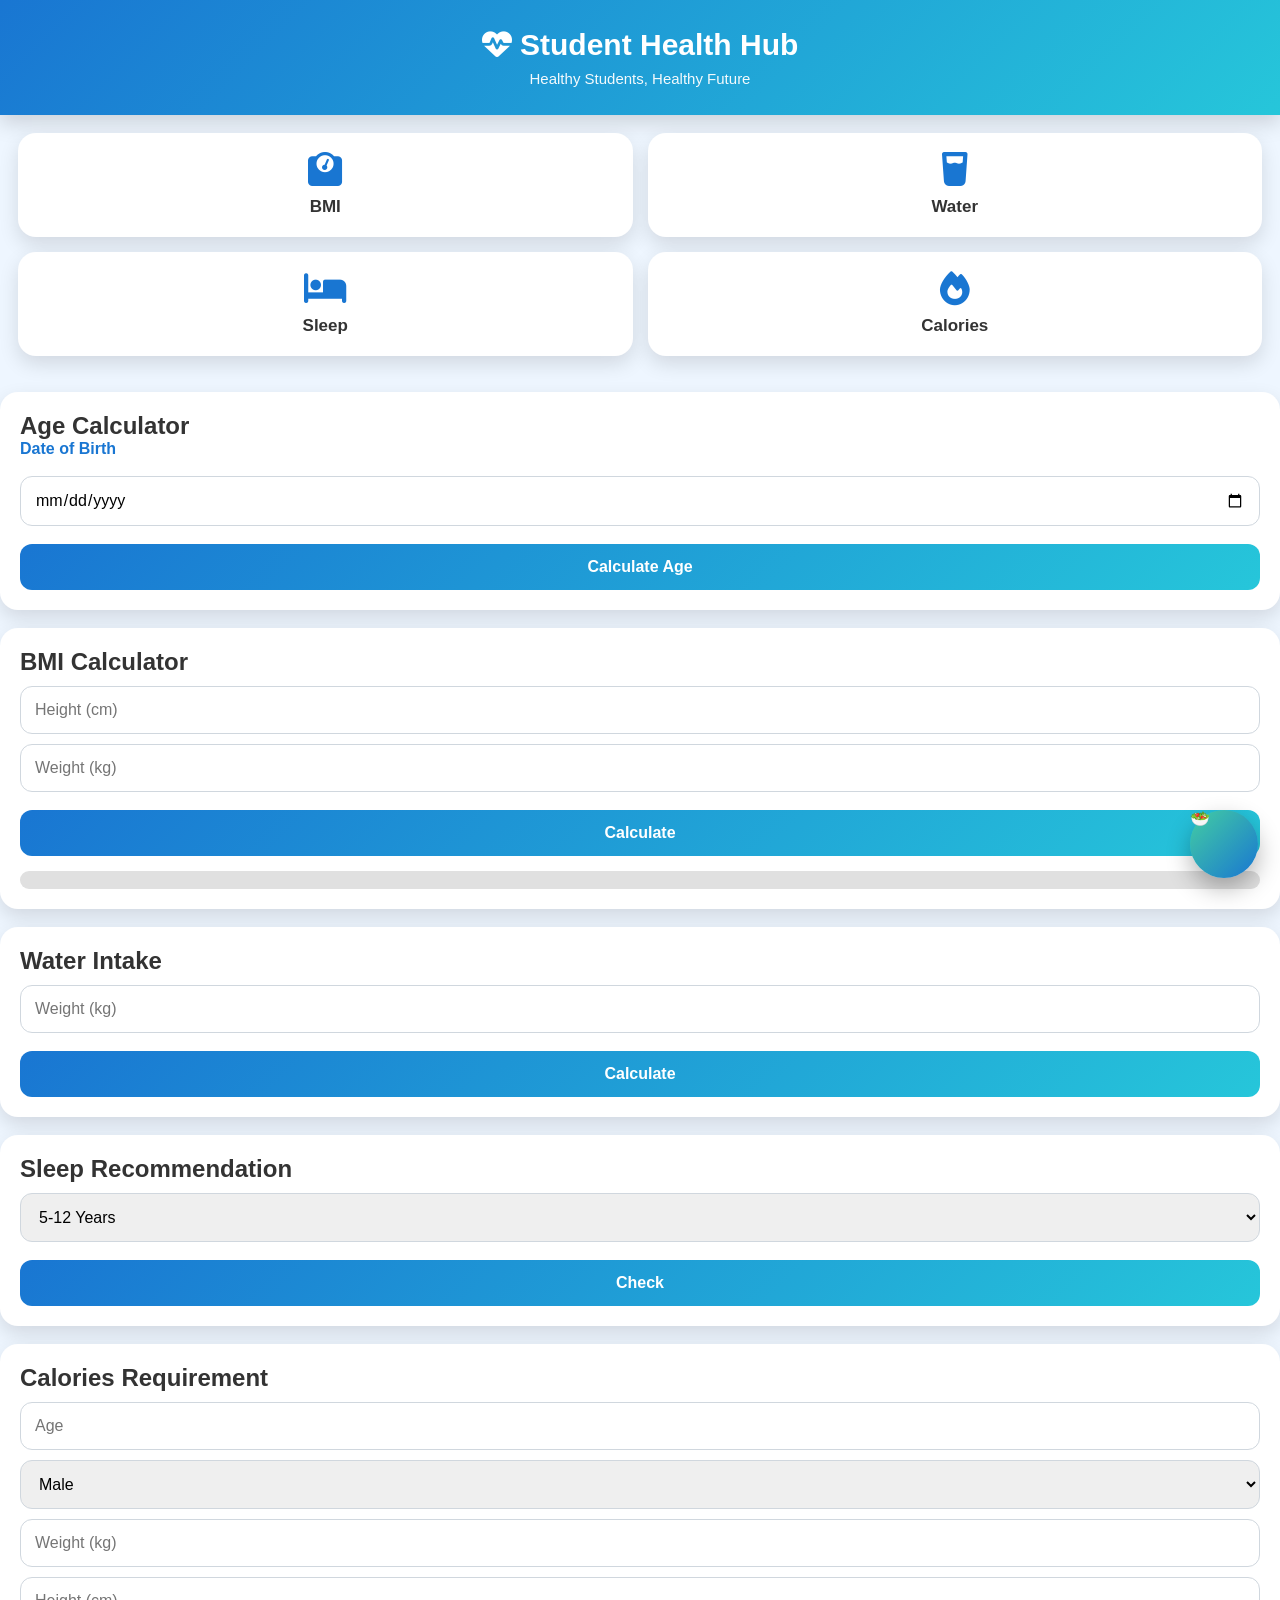
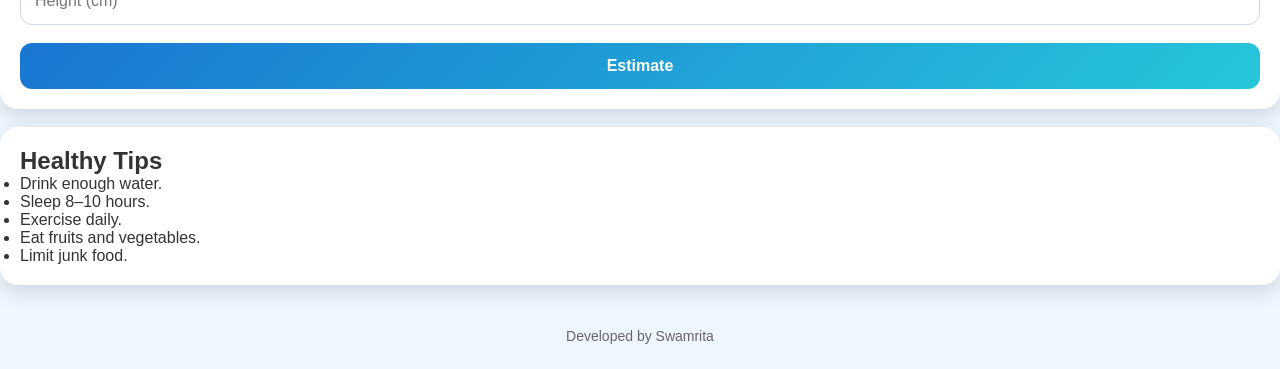
==== index.html @ 53b4ffdb "Update index.html" ====
<!DOCTYPE html>
<html lang="en"><head>
<meta charset="UTF-8"><meta name="viewport" content="width=device-width,initial-scale=1">
<title>Student Health Hub</title>
<link rel="stylesheet" href="theme.css">
<link rel="stylesheet" href="style.css">
<link rel="stylesheet" href="https://cdnjs.cloudflare.com/ajax/libs/font-awesome/6.5.2/css/all.min.css">
</head><body>
<header><h1><i class="fa-solid fa-heart-pulse"></i> Student Health Hub</h1><p>Healthy Students, Healthy Future</p></header>

<section class="dashboard">

<div class="tile" onclick="scrollToSection('bmi')">
<i class="fa-solid fa-weight-scale"></i>
<span>BMI</span>
</div>

<div class="tile" onclick="scrollToSection('water')">
<i class="fa-solid fa-glass-water"></i>
<span>Water</span>
</div>

<div class="tile" onclick="scrollToSection('sleep')">
<i class="fa-solid fa-bed"></i>
<span>Sleep</span>
</div>

<div class="tile" onclick="scrollToSection('calories')">
<i class="fa-solid fa-fire"></i>
<span>Calories</span>
</div>

</section>
<div class="card" id="age">
<h2>Age Calculator</h2>
<label for="dob" class="input-label">
Date of Birth
</label>
<input type="date" id="dob">
<button onclick="calculateAge()">
Calculate Age
</button>

<p id="ageResult"></p>

</div>

<div class="card" id="bmi">
<h2>BMI Calculator</h2>
<input id="h" type="number" placeholder="Height (cm)">
<input id="w" type="number" placeholder="Weight (kg)">
<button onclick="bmi()">Calculate</button>
<div class="meter"><div id="fill"></div></div>
<p id="bmiOut"></p>
</div>

<div class="card" id="water">
<h2>Water Intake</h2>
<input id="ww" type="number" placeholder="Weight (kg)">
<button onclick="water()">Calculate</button>
<p id="waterOut"></p>
</div>

<div class="card" id="sleep">
<h2>Sleep Recommendation</h2>
<select id="age">
<option value="child">5-12 Years</option>
<option value="teen">13-18 Years</option>
<option value="adult">18+ Years</option>
</select>
<button onclick="sleepRec()">Check</button>
<p id="sleepOut"></p>
</div>

<div class="card" id="calories">
<h2>Calories Requirement</h2>
<input id="ca" type="number" placeholder="Age">
<select id="g"><option>Male</option><option>Female</option></select>
<input id="cw" type="number" placeholder="Weight (kg)">
<input id="ch" type="number" placeholder="Height (cm)">
<button onclick="calories()">Estimate</button>
<p id="calOut"></p>
</div>

<div class="card">
<h2>Healthy Tips</h2>
<ul>
<li>Drink enough water.</li>
<li>Sleep 8–10 hours.</li>
<li>Exercise daily.</li>
<li>Eat fruits and vegetables.</li>
<li>Limit junk food.</li>
</ul>
</div>

<footer>Developed by Swamrita</footer>
<div class="fab" onclick="window.location.href='diet.html'">
    <span>🥗</span>
</div>

<script src="script.js"></script>
</body></html>
---- theme.css ----
/* ---------- Global ---------- */

*{
    margin:0;
    padding:0;
    box-sizing:border-box;
    font-family:Arial,sans-serif;
}

html{
    scroll-behavior:smooth;
}

body{
    background:#eef6ff;
    color:#333;
}

/* ---------- Header ---------- */

header{
    background:linear-gradient(135deg,#1976d2,#26c6da);
    color:#fff;
    text-align:center;
    padding:28px 20px;
    box-shadow:0 8px 20px rgba(0,0,0,.15);
}

header h1{
    font-size:30px;
    margin-bottom:8px;
}

header p{
    opacity:.95;
    font-size:15px;
}

/* ---------- Container ---------- */

.container{
    max-width:900px;
    margin:auto;
    padding:20px;
}

/* ---------- Cards ---------- */

.card{
    background:#fff;
    border-radius:18px;
    padding:20px;
    margin:18px 0;
    box-shadow:0 8px 20px rgba(0,0,0,.12);
    transition:.3s;
}

.card:hover{
    transform:translateY(-4px);
}

.section-title{
    color:#1976d2;
    margin-bottom:12px;
    font-size:22px;
}

.subtitle{
    color:#666;
    margin-bottom:18px;
    line-height:1.6;
}

/* ---------- Inputs ---------- */

input,
select,
button{
    width:100%;
    padding:14px;
    border-radius:12px;
    font-size:16px;
}

input,
select{
    border:1px solid #d0d7de;
    margin-top:10px;
}

input:focus,
select:focus{
    outline:none;
    border-color:#1976d2;
    box-shadow:0 0 10px rgba(25,118,210,.2);
}

/* ---------- Buttons ---------- */

button{
    margin-top:18px;
    border:none;
    background:linear-gradient(135deg,#1976d2,#26c6da);
    color:white;
    cursor:pointer;
    font-weight:bold;
    transition:.3s;
}

button:hover{
    transform:translateY(-2px);
    box-shadow:0 8px 18px rgba(25,118,210,.35);
}

/* ---------- Footer ---------- */

footer{
    text-align:center;
    padding:25px;
    color:#666;
    font-size:14px;
}

/* ---------- Back Button ---------- */

.back{
    display:inline-block;
    margin-top:20px;
    color:#1976d2;
    text-decoration:none;
    font-weight:bold;
}

/* ---------- Animations ---------- */

@keyframes fade{

from{
opacity:0;
transform:translateY(10px);
}

to{
opacity:1;
transform:none;
}

}

/* ---------- Mobile ---------- */

@media(max-width:700px){

header h1{
font-size:26px;
}

.card{
padding:16px;
}

}
---- style.css ----
/* Dashboard */

.dashboard{
display:grid;
grid-template-columns:repeat(2,1fr);
gap:15px;
padding:18px;
}

/* Dashboard Tiles */

.tile{
background:#fff;
border-radius:18px;
padding:20px;
text-align:center;
cursor:pointer;
box-shadow:0 8px 20px rgba(0,0,0,.12);
transition:.3s;
animation:fade .5s;
}

.tile:hover{
transform:translateY(-5px);
box-shadow:0 12px 25px rgba(0,0,0,.18);
}

.tile:active{
transform:scale(.96);
}

.tile i{
font-size:34px;
color:#1976d2;
margin-bottom:10px;
display:block;
}

.tile span{
font-size:17px;
font-weight:bold;
color:#333;
}

/* BMI Meter */

.meter{
height:18px;
background:#e0e0e0;
border-radius:30px;
overflow:hidden;
margin-top:15px;
}

#fill{
height:100%;
width:0;
background:linear-gradient(135deg,#4caf50,#2e7d32);
transition:width .6s;
}

/* Highlight */

.card.highlight{
box-shadow:0 0 25px #26c6da;
transition:.5s;
}

/* Date Label */

.input-label{
display:block;
font-weight:bold;
margin-bottom:8px;
color:#1976d2;
}

/* Floating Button */

.fab{

position:fixed;

bottom:22px;

right:22px;

width:68px;

height:68px;

border-radius:50%;

background:linear-gradient(135deg,#43cea2,#1976d2);

display:flex;

align-items:center;

justify-content:center;

box-shadow:0 10px 25px rgba(0,0,0,.3);

cursor:pointer;

z-index:9999;

transition:.3s;

}

.fab:hover{

transform:scale(1.08);

}

.fab i{

color:#fff;

font-size:30px;

}

/* Mobile */

@media(max-width:700px){

.dashboard{
grid-template-columns:repeat(2,1fr);
gap:12px;
}

.tile{
padding:18px;
}

.tile i{
font-size:30px;
}

}
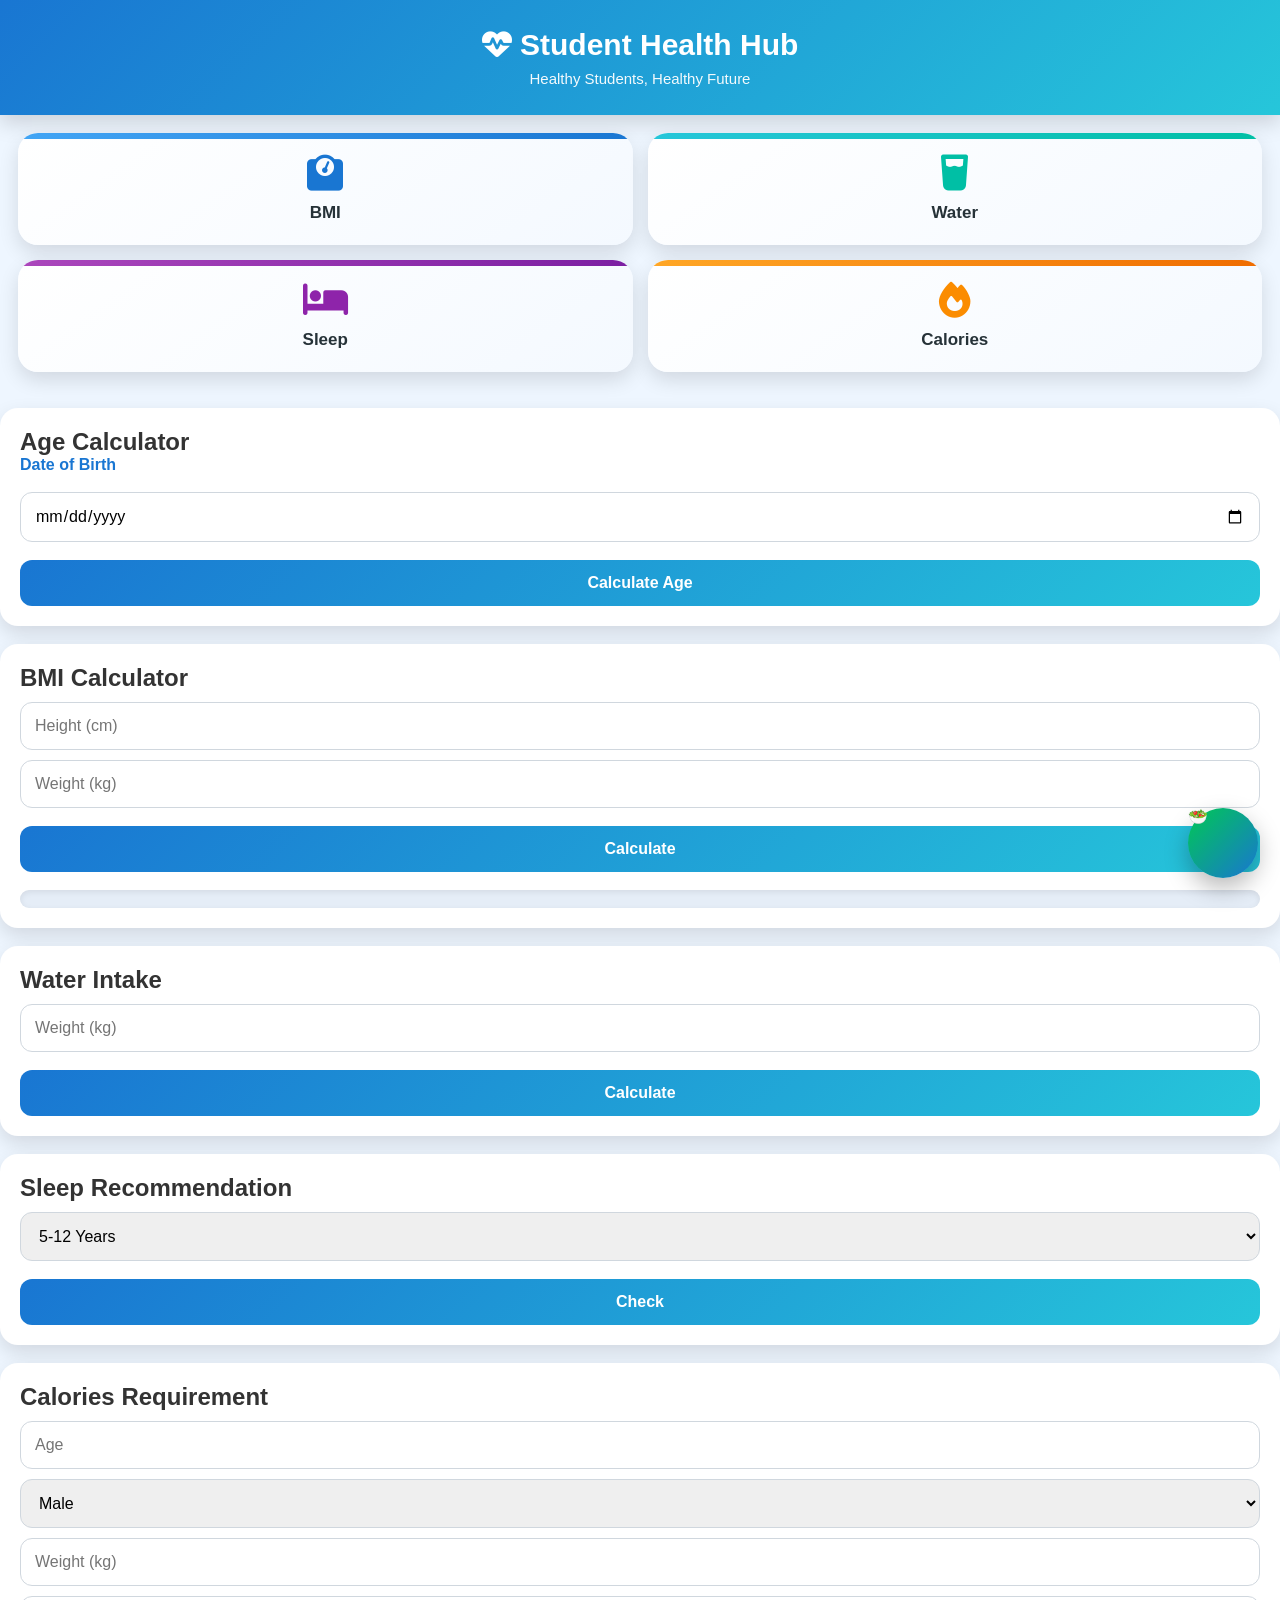
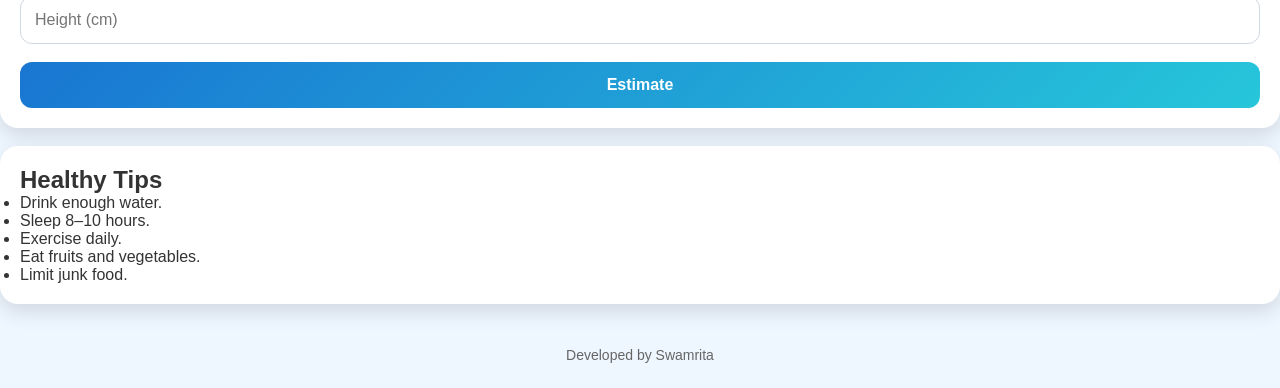
==== commit f811b8da: "Update index.html" ====
--- a/index.html
+++ b/index.html
@@ -1,102 +1,108 @@
 <!DOCTYPE html>
-<html lang="en"><head>
-<meta charset="UTF-8"><meta name="viewport" content="width=device-width,initial-scale=1">
-<title>Student Health Hub</title>
-<link rel="stylesheet" href="theme.css">
-<link rel="stylesheet" href="style.css">
-<link rel="stylesheet" href="https://cdnjs.cloudflare.com/ajax/libs/font-awesome/6.5.2/css/all.min.css">
-</head><body>
-<header><h1><i class="fa-solid fa-heart-pulse"></i> Student Health Hub</h1><p>Healthy Students, Healthy Future</p></header>
+<html lang="en">
+<head>
+  <meta charset="UTF-8">
+  <meta name="viewport" content="width=device-width, initial-scale=1">
+  <title>Student Health Hub</title>
 
-<section class="dashboard">
+  <link rel="stylesheet" href="theme.css">
+  <link rel="stylesheet" href="style.css">
+  <link rel="stylesheet" href="https://cdnjs.cloudflare.com/ajax/libs/font-awesome/6.5.2/css/all.min.css">
+</head>
+<body>
 
-<div class="tile" onclick="scrollToSection('bmi')">
-<i class="fa-solid fa-weight-scale"></i>
-<span>BMI</span>
-</div>
+  <header>
+    <h1><i class="fa-solid fa-heart-pulse"></i> Student Health Hub</h1>
+    <p>Healthy Students, Healthy Future</p>
+  </header>
 
-<div class="tile" onclick="scrollToSection('water')">
-<i class="fa-solid fa-glass-water"></i>
-<span>Water</span>
-</div>
+  <section class="dashboard">
+    <div class="tile" onclick="scrollToSection('bmi')">
+      <i class="fa-solid fa-weight-scale"></i>
+      <span>BMI</span>
+    </div>
 
-<div class="tile" onclick="scrollToSection('sleep')">
-<i class="fa-solid fa-bed"></i>
-<span>Sleep</span>
-</div>
+    <div class="tile" onclick="scrollToSection('water')">
+      <i class="fa-solid fa-glass-water"></i>
+      <span>Water</span>
+    </div>
 
-<div class="tile" onclick="scrollToSection('calories')">
-<i class="fa-solid fa-fire"></i>
-<span>Calories</span>
-</div>
+    <div class="tile" onclick="scrollToSection('sleep')">
+      <i class="fa-solid fa-bed"></i>
+      <span>Sleep</span>
+    </div>
 
-</section>
-<div class="card" id="age">
-<h2>Age Calculator</h2>
-<label for="dob" class="input-label">
-Date of Birth
-</label>
-<input type="date" id="dob">
-<button onclick="calculateAge()">
-Calculate Age
-</button>
+    <div class="tile" onclick="scrollToSection('calories')">
+      <i class="fa-solid fa-fire"></i>
+      <span>Calories</span>
+    </div>
+  </section>
 
-<p id="ageResult"></p>
+  <div class="card" id="age">
+    <h2>Age Calculator</h2>
+    <label for="dob" class="input-label">Date of Birth</label>
+    <input type="date" id="dob">
+    <button onclick="calculateAge()">Calculate Age</button>
+    <p id="ageResult"></p>
+  </div>
 
-</div>
+  <div class="card" id="bmi">
+    <h2>BMI Calculator</h2>
+    <input id="h" type="number" placeholder="Height (cm)">
+    <input id="w" type="number" placeholder="Weight (kg)">
+    <button onclick="bmi()">Calculate</button>
+    <div class="meter"><div id="fill"></div></div>
+    <p id="bmiOut"></p>
+  </div>
 
-<div class="card" id="bmi">
-<h2>BMI Calculator</h2>
-<input id="h" type="number" placeholder="Height (cm)">
-<input id="w" type="number" placeholder="Weight (kg)">
-<button onclick="bmi()">Calculate</button>
-<div class="meter"><div id="fill"></div></div>
-<p id="bmiOut"></p>
-</div>
+  <div class="card" id="water">
+    <h2>Water Intake</h2>
+    <input id="ww" type="number" placeholder="Weight (kg)">
+    <button onclick="water()">Calculate</button>
+    <p id="waterOut"></p>
+  </div>
 
-<div class="card" id="water">
-<h2>Water Intake</h2>
-<input id="ww" type="number" placeholder="Weight (kg)">
-<button onclick="water()">Calculate</button>
-<p id="waterOut"></p>
-</div>
+  <div class="card" id="sleep">
+    <h2>Sleep Recommendation</h2>
+    <select id="sleepAge">
+      <option value="child">5-12 Years</option>
+      <option value="teen">13-18 Years</option>
+      <option value="adult">18+ Years</option>
+    </select>
+    <button onclick="sleepRec()">Check</button>
+    <p id="sleepOut"></p>
+  </div>
 
-<div class="card" id="sleep">
-<h2>Sleep Recommendation</h2>
-<select id="age">
-<option value="child">5-12 Years</option>
-<option value="teen">13-18 Years</option>
-<option value="adult">18+ Years</option>
-</select>
-<button onclick="sleepRec()">Check</button>
-<p id="sleepOut"></p>
-</div>
+  <div class="card" id="calories">
+    <h2>Calories Requirement</h2>
+    <input id="ca" type="number" placeholder="Age">
+    <select id="g">
+      <option>Male</option>
+      <option>Female</option>
+    </select>
+    <input id="cw" type="number" placeholder="Weight (kg)">
+    <input id="ch" type="number" placeholder="Height (cm)">
+    <button onclick="calories()">Estimate</button>
+    <p id="calOut"></p>
+  </div>
 
-<div class="card" id="calories">
-<h2>Calories Requirement</h2>
-<input id="ca" type="number" placeholder="Age">
-<select id="g"><option>Male</option><option>Female</option></select>
-<input id="cw" type="number" placeholder="Weight (kg)">
-<input id="ch" type="number" placeholder="Height (cm)">
-<button onclick="calories()">Estimate</button>
-<p id="calOut"></p>
-</div>
+  <div class="card">
+    <h2>Healthy Tips</h2>
+    <ul>
+      <li>Drink enough water.</li>
+      <li>Sleep 8–10 hours.</li>
+      <li>Exercise daily.</li>
+      <li>Eat fruits and vegetables.</li>
+      <li>Limit junk food.</li>
+    </ul>
+  </div>
 
-<div class="card">
-<h2>Healthy Tips</h2>
-<ul>
-<li>Drink enough water.</li>
-<li>Sleep 8–10 hours.</li>
-<li>Exercise daily.</li>
-<li>Eat fruits and vegetables.</li>
-<li>Limit junk food.</li>
-</ul>
-</div>
+  <footer>Developed by Swamrita</footer>
 
-<footer>Developed by Swamrita</footer>
-<div class="fab" onclick="window.location.href='diet.html'">
+  <div class="fab" onclick="window.location.href='diet.html'">
     <span>🥗</span>
-</div>
+  </div>
 
-<script src="script.js"></script>
-</body></html>
+  <script src="script.js"></script>
+</body>
+</html>
--- a/style.css
+++ b/style.css
@@ -1,143 +1,5 @@
-/* Dashboard */
+/* Student Health Hub style.css */
 
-.dashboard{
-display:grid;
-grid-template-columns:repeat(2,1fr);
-gap:15px;
-padding:18px;
-}
-
-/* Dashboard Tiles */
-
-.tile{
-background:#fff;
-border-radius:18px;
-padding:20px;
-text-align:center;
-cursor:pointer;
-box-shadow:0 8px 20px rgba(0,0,0,.12);
-transition:.3s;
-animation:fade .5s;
-}
-
-.tile:hover{
-transform:translateY(-5px);
-box-shadow:0 12px 25px rgba(0,0,0,.18);
-}
-
-.tile:active{
-transform:scale(.96);
-}
-
-.tile i{
-font-size:34px;
-color:#1976d2;
-margin-bottom:10px;
-display:block;
-}
-
-.tile span{
-font-size:17px;
-font-weight:bold;
-color:#333;
-}
-
-/* BMI Meter */
-
-.meter{
-height:18px;
-background:#e0e0e0;
-border-radius:30px;
-overflow:hidden;
-margin-top:15px;
-}
-
-#fill{
-height:100%;
-width:0;
-background:linear-gradient(135deg,#4caf50,#2e7d32);
-transition:width .6s;
-}
-
-/* Highlight */
-
-.card.highlight{
-box-shadow:0 0 25px #26c6da;
-transition:.5s;
-}
-
-/* Date Label */
-
-.input-label{
-display:block;
-font-weight:bold;
-margin-bottom:8px;
-color:#1976d2;
-}
-
-/* Floating Button */
-
-.fab{
-
-position:fixed;
-
-bottom:22px;
-
-right:22px;
-
-width:68px;
-
-height:68px;
-
-border-radius:50%;
-
-background:linear-gradient(135deg,#43cea2,#1976d2);
-
-display:flex;
-
-align-items:center;
-
-justify-content:center;
-
-box-shadow:0 10px 25px rgba(0,0,0,.3);
-
-cursor:pointer;
-
-z-index:9999;
-
-transition:.3s;
-
-}
-
-.fab:hover{
-
-transform:scale(1.08);
-
-}
-
-.fab i{
-
-color:#fff;
-
-font-size:30px;
-
-}
-
-/* Mobile */
-
-@media(max-width:700px){
-
-.dashboard{
-grid-template-columns:repeat(2,1fr);
-gap:12px;
-}
-
-.tile{
-padding:18px;
-}
-
-.tile i{
-font-size:30px;
-}
-
-}
+.dashboard{display:grid;grid-template-columns:repeat(2,1fr);gap:15px;padding:18px;}
+.tile{background:linear-gradient(145deg,#fff,#f4f9ff);border-radius:20px;padding:22px;text-align:center;cursor:pointer;box-shadow:0 8px 20px rgba(0,0,0,.12);transition:.35s;position:relative;overflow:hidden;animation:fade .5s;}
+.tile::before{content:'';position:absolute;top:0;left:0;width:100%;height:6px;border-radius:20px 20px 0 0}.tile:nth-child(1)::before{background:linear-gradient(90deg,#42a5f5,#1976d2)}.tile:nth-child(2)::before{background:linear-gradient(90deg,#26c6da,#00bfa5)}.tile:nth-child(3)::before{background:linear-gradient(90deg,#ab47bc,#7b1fa2)}.tile:nth-child(4)::before{background:linear-gradient(90deg,#ffa726,#ef6c00)}.tile:hover{transform:translateY(-6px);box-shadow:0 12px 28px rgba(0,0,0,.18)}.tile:active{transform:scale(.96)}.tile i{font-size:36px;margin-bottom:12px;display:block}.tile:nth-child(1) i{color:#1976d2}.tile:nth-child(2) i{color:#00bfa5}.tile:nth-child(3) i{color:#8e24aa}.tile:nth-child(4) i{color:#fb8c00}.tile span{font-size:17px;font-weight:700;color:#263238}.meter{height:18px;background:#e5edf7;border-radius:30px;overflow:hidden;margin-top:18px;box-shadow:inset 0 2px 6px rgba(0,0,0,.08)}#fill{height:100%;width:0;background:linear-gradient(90deg,#4caf50,#81c784);transition:width .6s ease}.card.highlight{box-shadow:0 0 25px #26c6da}.input-label{display:block;font-weight:bold;margin-bottom:8px;color:#1976d2}.fab{position:fixed;bottom:22px;right:22px;width:70px;height:70px;border-radius:50%;background:linear-gradient(135deg,#00c853,#1976d2);display:flex;align-items:center;justify-content:center;box-shadow:0 10px 25px rgba(0,0,0,.28);cursor:pointer;z-index:9999;transition:.35s}.fab:hover{transform:scale(1.12) rotate(8deg)}.fab i{color:#fff;font-size:32px}@media(max-width:700px){.dashboard{grid-template-columns:repeat(2,1fr);gap:12px}.tile{padding:18px}.tile i{font-size:30px}.fab{width:62px;height:62px}.fab i{font-size:28px}}
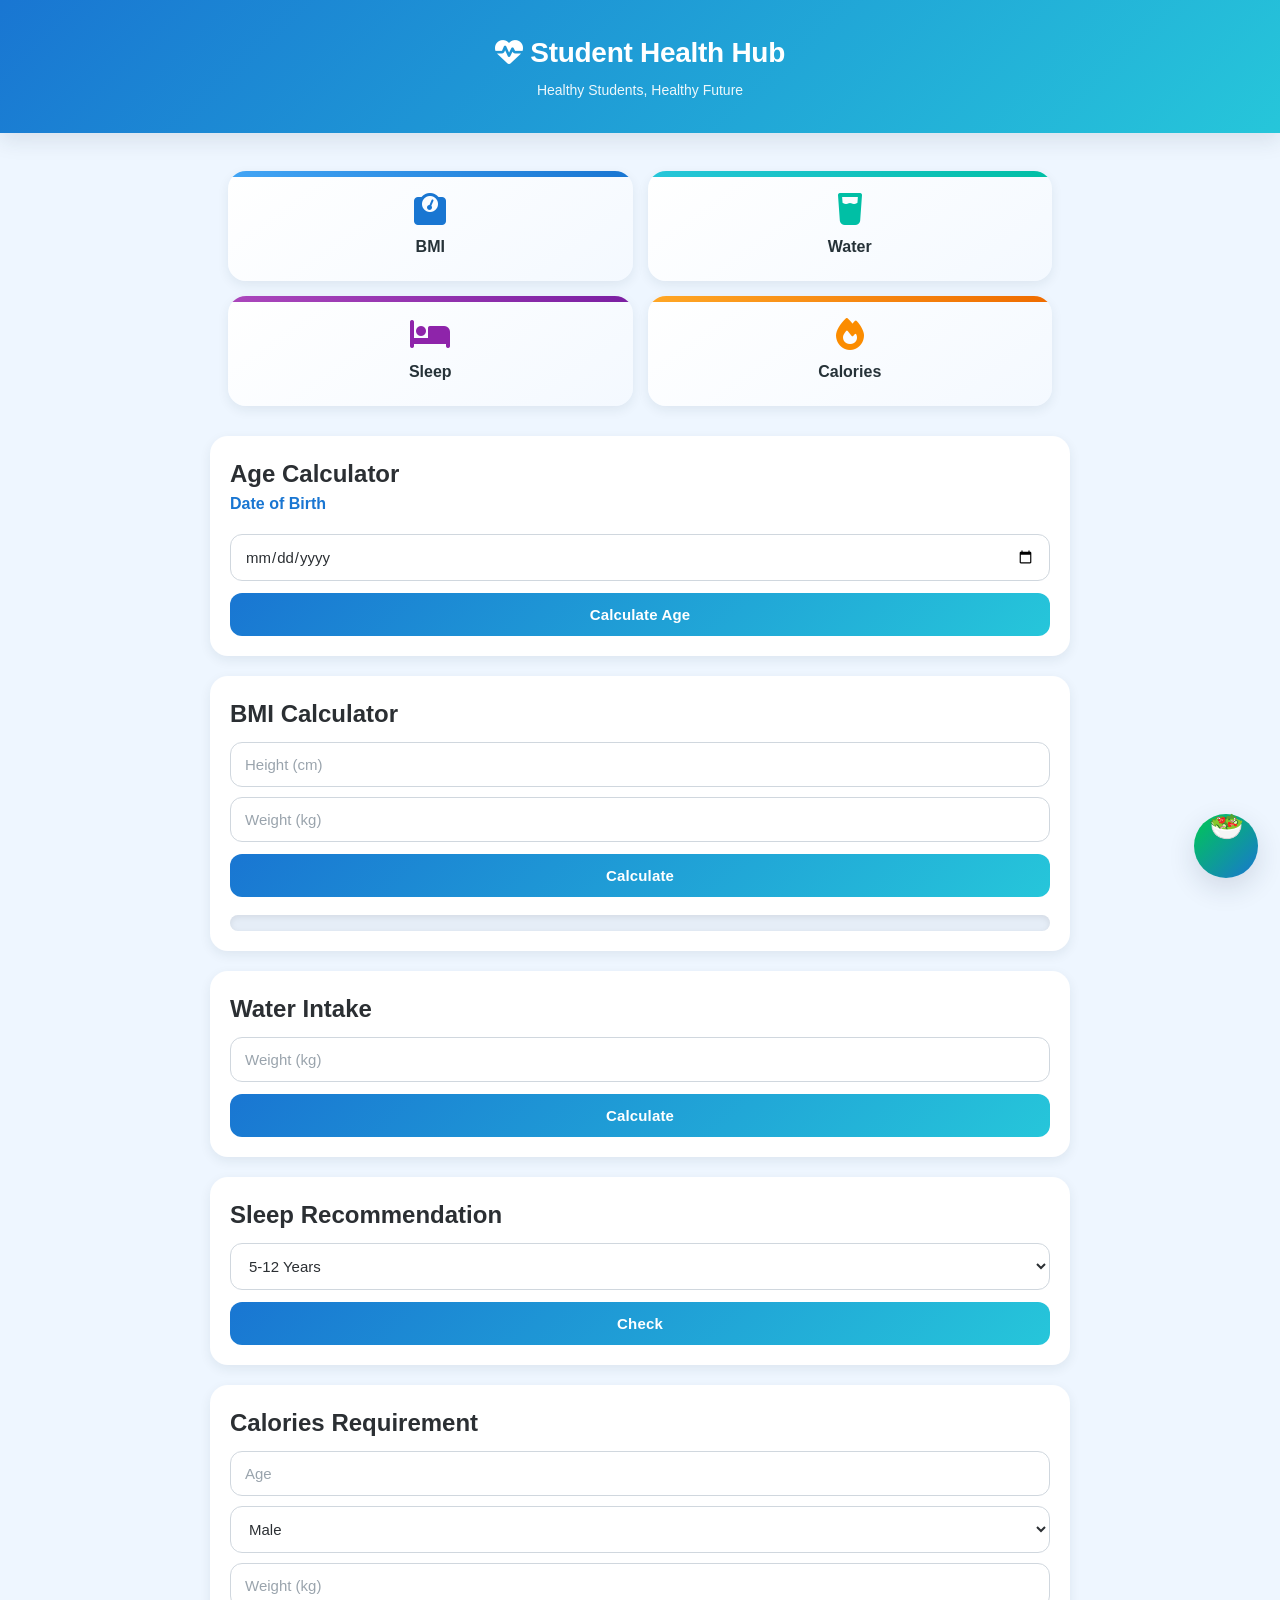
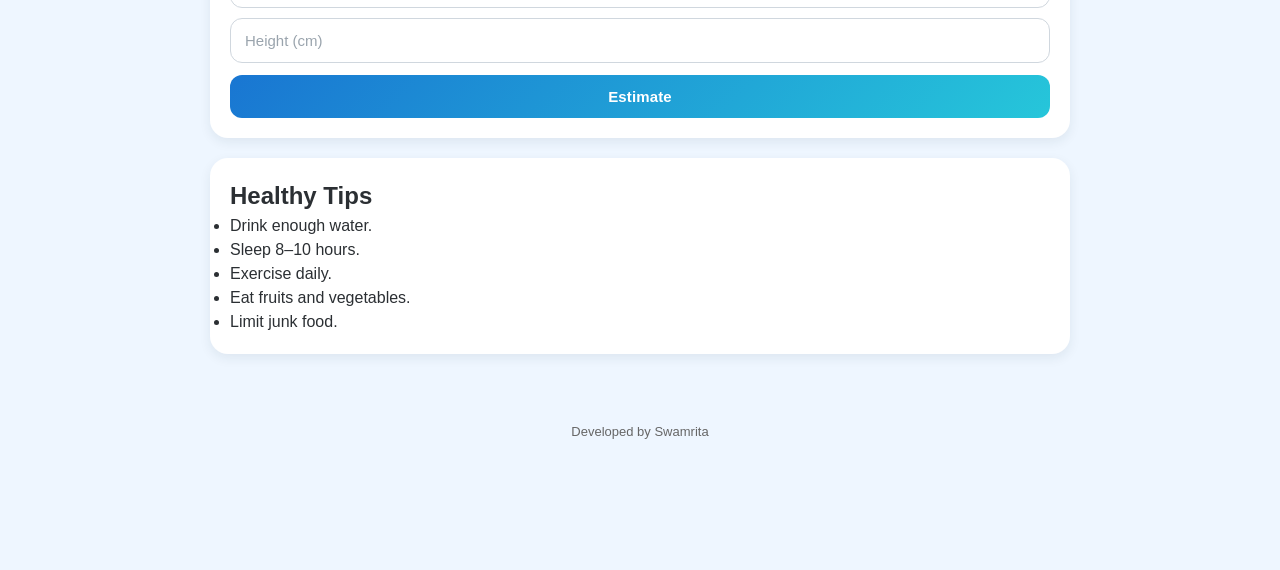
==== commit 2e10bb75: "Update index.html" ====
--- a/index.html
+++ b/index.html
@@ -16,85 +16,89 @@
     <p>Healthy Students, Healthy Future</p>
   </header>
 
-  <section class="dashboard">
-    <div class="tile" onclick="scrollToSection('bmi')">
-      <i class="fa-solid fa-weight-scale"></i>
-      <span>BMI</span>
+  <div class="container">
+
+    <section class="dashboard">
+      <div class="tile" onclick="scrollToSection('bmi')">
+        <i class="fa-solid fa-weight-scale"></i>
+        <span>BMI</span>
+      </div>
+
+      <div class="tile" onclick="scrollToSection('water')">
+        <i class="fa-solid fa-glass-water"></i>
+        <span>Water</span>
+      </div>
+
+      <div class="tile" onclick="scrollToSection('sleep')">
+        <i class="fa-solid fa-bed"></i>
+        <span>Sleep</span>
+      </div>
+
+      <div class="tile" onclick="scrollToSection('calories')">
+        <i class="fa-solid fa-fire"></i>
+        <span>Calories</span>
+      </div>
+    </section>
+
+    <div class="card" id="age">
+      <h2>Age Calculator</h2>
+      <label for="dob" class="input-label">Date of Birth</label>
+      <input type="date" id="dob">
+      <button onclick="calculateAge()">Calculate Age</button>
+      <p id="ageResult"></p>
     </div>
 
-    <div class="tile" onclick="scrollToSection('water')">
-      <i class="fa-solid fa-glass-water"></i>
-      <span>Water</span>
+    <div class="card" id="bmi">
+      <h2>BMI Calculator</h2>
+      <input id="h" type="number" placeholder="Height (cm)">
+      <input id="w" type="number" placeholder="Weight (kg)">
+      <button onclick="bmi()">Calculate</button>
+      <div class="meter"><div id="fill"></div></div>
+      <p id="bmiOut"></p>
     </div>
 
-    <div class="tile" onclick="scrollToSection('sleep')">
-      <i class="fa-solid fa-bed"></i>
-      <span>Sleep</span>
+    <div class="card" id="water">
+      <h2>Water Intake</h2>
+      <input id="ww" type="number" placeholder="Weight (kg)">
+      <button onclick="water()">Calculate</button>
+      <p id="waterOut"></p>
     </div>
 
-    <div class="tile" onclick="scrollToSection('calories')">
-      <i class="fa-solid fa-fire"></i>
-      <span>Calories</span>
+    <div class="card" id="sleep">
+      <h2>Sleep Recommendation</h2>
+      <select id="sleepAge">
+        <option value="child">5-12 Years</option>
+        <option value="teen">13-18 Years</option>
+        <option value="adult">18+ Years</option>
+      </select>
+      <button onclick="sleepRec()">Check</button>
+      <p id="sleepOut"></p>
     </div>
-  </section>
 
-  <div class="card" id="age">
-    <h2>Age Calculator</h2>
-    <label for="dob" class="input-label">Date of Birth</label>
-    <input type="date" id="dob">
-    <button onclick="calculateAge()">Calculate Age</button>
-    <p id="ageResult"></p>
-  </div>
+    <div class="card" id="calories">
+      <h2>Calories Requirement</h2>
+      <input id="ca" type="number" placeholder="Age">
+      <select id="g">
+        <option>Male</option>
+        <option>Female</option>
+      </select>
+      <input id="cw" type="number" placeholder="Weight (kg)">
+      <input id="ch" type="number" placeholder="Height (cm)">
+      <button onclick="calories()">Estimate</button>
+      <p id="calOut"></p>
+    </div>
 
-  <div class="card" id="bmi">
-    <h2>BMI Calculator</h2>
-    <input id="h" type="number" placeholder="Height (cm)">
-    <input id="w" type="number" placeholder="Weight (kg)">
-    <button onclick="bmi()">Calculate</button>
-    <div class="meter"><div id="fill"></div></div>
-    <p id="bmiOut"></p>
-  </div>
+    <div class="card">
+      <h2>Healthy Tips</h2>
+      <ul>
+        <li>Drink enough water.</li>
+        <li>Sleep 8–10 hours.</li>
+        <li>Exercise daily.</li>
+        <li>Eat fruits and vegetables.</li>
+        <li>Limit junk food.</li>
+      </ul>
+    </div>
 
-  <div class="card" id="water">
-    <h2>Water Intake</h2>
-    <input id="ww" type="number" placeholder="Weight (kg)">
-    <button onclick="water()">Calculate</button>
-    <p id="waterOut"></p>
-  </div>
-
-  <div class="card" id="sleep">
-    <h2>Sleep Recommendation</h2>
-    <select id="sleepAge">
-      <option value="child">5-12 Years</option>
-      <option value="teen">13-18 Years</option>
-      <option value="adult">18+ Years</option>
-    </select>
-    <button onclick="sleepRec()">Check</button>
-    <p id="sleepOut"></p>
-  </div>
-
-  <div class="card" id="calories">
-    <h2>Calories Requirement</h2>
-    <input id="ca" type="number" placeholder="Age">
-    <select id="g">
-      <option>Male</option>
-      <option>Female</option>
-    </select>
-    <input id="cw" type="number" placeholder="Weight (kg)">
-    <input id="ch" type="number" placeholder="Height (cm)">
-    <button onclick="calories()">Estimate</button>
-    <p id="calOut"></p>
-  </div>
-
-  <div class="card">
-    <h2>Healthy Tips</h2>
-    <ul>
-      <li>Drink enough water.</li>
-      <li>Sleep 8–10 hours.</li>
-      <li>Exercise daily.</li>
-      <li>Eat fruits and vegetables.</li>
-      <li>Limit junk food.</li>
-    </ul>
   </div>
 
   <footer>Developed by Swamrita</footer>
--- a/theme.css
+++ b/theme.css
@@ -1,162 +1,210 @@
+/* ---------- Design Tokens ---------- */
+
+:root {
+  --color-primary: #1976d2;
+  --color-primary-light: #26c6da;
+  --color-bg: #eef6ff;
+  --color-surface: #ffffff;
+  --color-text: #2b2f33;
+  --color-text-muted: #666;
+  --color-border: #d0d7de;
+
+  --radius-lg: 18px;
+  --radius-md: 12px;
+
+  --shadow-sm: 0 4px 12px rgba(25, 45, 70, 0.08);
+  --shadow-md: 0 8px 20px rgba(25, 45, 70, 0.10);
+  --shadow-lg: 0 10px 28px rgba(25, 45, 70, 0.14);
+
+  --space-sm: 12px;
+  --space-md: 20px;
+  --space-lg: 28px;
+
+  --transition: 0.25s ease;
+}
+
 /* ---------- Global ---------- */
 
-*{
-    margin:0;
-    padding:0;
-    box-sizing:border-box;
-    font-family:Arial,sans-serif;
-}
-
-html{
-    scroll-behavior:smooth;
-}
-
-body{
-    background:#eef6ff;
-    color:#333;
+* {
+  margin: 0;
+  padding: 0;
+  box-sizing: border-box;
+  font-family: "Segoe UI", Roboto, Arial, sans-serif;
+}
+
+html {
+  scroll-behavior: smooth;
+}
+
+body {
+  background: var(--color-bg);
+  color: var(--color-text);
+  line-height: 1.5;
 }
 
 /* ---------- Header ---------- */
 
-header{
-    background:linear-gradient(135deg,#1976d2,#26c6da);
-    color:#fff;
-    text-align:center;
-    padding:28px 20px;
-    box-shadow:0 8px 20px rgba(0,0,0,.15);
-}
-
-header h1{
-    font-size:30px;
-    margin-bottom:8px;
-}
-
-header p{
-    opacity:.95;
-    font-size:15px;
+header {
+  background: linear-gradient(135deg, var(--color-primary), var(--color-primary-light));
+  color: #fff;
+  text-align: center;
+  padding: 32px 20px;
+  box-shadow: var(--shadow-md);
+}
+
+header h1 {
+  font-size: 28px;
+  font-weight: 600;
+  letter-spacing: -0.01em;
+  margin-bottom: 6px;
+}
+
+header p {
+  opacity: 0.92;
+  font-size: 14px;
+  font-weight: 300;
 }
 
 /* ---------- Container ---------- */
 
-.container{
-    max-width:900px;
-    margin:auto;
-    padding:20px;
+.container {
+  max-width: 900px;
+  margin: 0 auto;
+  padding: var(--space-md);
 }
 
 /* ---------- Cards ---------- */
 
-.card{
-    background:#fff;
-    border-radius:18px;
-    padding:20px;
-    margin:18px 0;
-    box-shadow:0 8px 20px rgba(0,0,0,.12);
-    transition:.3s;
-}
-
-.card:hover{
-    transform:translateY(-4px);
-}
-
-.section-title{
-    color:#1976d2;
-    margin-bottom:12px;
-    font-size:22px;
-}
-
-.subtitle{
-    color:#666;
-    margin-bottom:18px;
-    line-height:1.6;
+.card {
+  background: var(--color-surface);
+  border-radius: var(--radius-lg);
+  padding: var(--space-md);
+  margin: var(--space-sm) 0 var(--space-md);
+  box-shadow: var(--shadow-sm);
+  transition: transform var(--transition), box-shadow var(--transition);
+}
+
+.card:hover {
+  transform: translateY(-3px);
+  box-shadow: var(--shadow-md);
+}
+
+.section-title {
+  color: var(--color-primary);
+  margin-bottom: 10px;
+  font-size: 20px;
+  font-weight: 600;
+}
+
+.subtitle {
+  color: var(--color-text-muted);
+  margin-bottom: var(--space-sm);
+  font-size: 14px;
+  line-height: 1.6;
 }
 
 /* ---------- Inputs ---------- */
 
 input,
 select,
-button{
-    width:100%;
-    padding:14px;
-    border-radius:12px;
-    font-size:16px;
+button {
+  width: 100%;
+  padding: 13px 14px;
+  border-radius: var(--radius-md);
+  font-size: 15px;
+  font-family: inherit;
 }
 
 input,
-select{
-    border:1px solid #d0d7de;
-    margin-top:10px;
+select {
+  border: 1px solid var(--color-border);
+  margin-top: 10px;
+  background: var(--color-surface);
+  color: var(--color-text);
 }
 
 input:focus,
-select:focus{
-    outline:none;
-    border-color:#1976d2;
-    box-shadow:0 0 10px rgba(25,118,210,.2);
+select:focus {
+  outline: none;
+  border-color: var(--color-primary);
+  box-shadow: 0 0 0 4px rgba(25, 118, 210, 0.12);
+}
+
+input::placeholder {
+  color: #9aa4ad;
 }
 
 /* ---------- Buttons ---------- */
 
-button{
-    margin-top:18px;
-    border:none;
-    background:linear-gradient(135deg,#1976d2,#26c6da);
-    color:white;
-    cursor:pointer;
-    font-weight:bold;
-    transition:.3s;
-}
-
-button:hover{
-    transform:translateY(-2px);
-    box-shadow:0 8px 18px rgba(25,118,210,.35);
+button {
+  margin-top: var(--space-sm);
+  border: none;
+  background: linear-gradient(135deg, var(--color-primary), var(--color-primary-light));
+  color: #fff;
+  cursor: pointer;
+  font-weight: 600;
+  letter-spacing: 0.01em;
+  transition: transform var(--transition), box-shadow var(--transition);
+}
+
+button:hover {
+  transform: translateY(-2px);
+  box-shadow: 0 8px 18px rgba(25, 118, 210, 0.3);
+}
+
+button:active {
+  transform: translateY(0);
 }
 
 /* ---------- Footer ---------- */
 
-footer{
-    text-align:center;
-    padding:25px;
-    color:#666;
-    font-size:14px;
+footer {
+  text-align: center;
+  padding: var(--space-lg) var(--space-md);
+  color: var(--color-text-muted);
+  font-size: 13px;
 }
 
 /* ---------- Back Button ---------- */
 
-.back{
-    display:inline-block;
-    margin-top:20px;
-    color:#1976d2;
-    text-decoration:none;
-    font-weight:bold;
+.back {
+  display: inline-block;
+  margin-top: var(--space-md);
+  color: var(--color-primary);
+  text-decoration: none;
+  font-weight: 600;
+  font-size: 14px;
+}
+
+.back:hover {
+  text-decoration: underline;
 }
 
 /* ---------- Animations ---------- */
 
-@keyframes fade{
-
-from{
-opacity:0;
-transform:translateY(10px);
-}
-
-to{
-opacity:1;
-transform:none;
-}
-
+@keyframes fade {
+  from {
+    opacity: 0;
+    transform: translateY(10px);
+  }
+  to {
+    opacity: 1;
+    transform: none;
+  }
 }
 
 /* ---------- Mobile ---------- */
 
-@media(max-width:700px){
-
-header h1{
-font-size:26px;
-}
-
-.card{
-padding:16px;
-}
-
-}
+@media (max-width: 700px) {
+  header h1 {
+    font-size: 22px;
+  }
+
+  header p {
+    font-size: 13px;
+  }
+
+  .card {
+    padding: var(--space-sm);
+  }
+}
--- a/style.css
+++ b/style.css
@@ -1,5 +1,161 @@
-/* Student Health Hub style.css */
+/* Student Health Hub — style.css */
 
-.dashboard{display:grid;grid-template-columns:repeat(2,1fr);gap:15px;padding:18px;}
-.tile{background:linear-gradient(145deg,#fff,#f4f9ff);border-radius:20px;padding:22px;text-align:center;cursor:pointer;box-shadow:0 8px 20px rgba(0,0,0,.12);transition:.35s;position:relative;overflow:hidden;animation:fade .5s;}
-.tile::before{content:'';position:absolute;top:0;left:0;width:100%;height:6px;border-radius:20px 20px 0 0}.tile:nth-child(1)::before{background:linear-gradient(90deg,#42a5f5,#1976d2)}.tile:nth-child(2)::before{background:linear-gradient(90deg,#26c6da,#00bfa5)}.tile:nth-child(3)::before{background:linear-gradient(90deg,#ab47bc,#7b1fa2)}.tile:nth-child(4)::before{background:linear-gradient(90deg,#ffa726,#ef6c00)}.tile:hover{transform:translateY(-6px);box-shadow:0 12px 28px rgba(0,0,0,.18)}.tile:active{transform:scale(.96)}.tile i{font-size:36px;margin-bottom:12px;display:block}.tile:nth-child(1) i{color:#1976d2}.tile:nth-child(2) i{color:#00bfa5}.tile:nth-child(3) i{color:#8e24aa}.tile:nth-child(4) i{color:#fb8c00}.tile span{font-size:17px;font-weight:700;color:#263238}.meter{height:18px;background:#e5edf7;border-radius:30px;overflow:hidden;margin-top:18px;box-shadow:inset 0 2px 6px rgba(0,0,0,.08)}#fill{height:100%;width:0;background:linear-gradient(90deg,#4caf50,#81c784);transition:width .6s ease}.card.highlight{box-shadow:0 0 25px #26c6da}.input-label{display:block;font-weight:bold;margin-bottom:8px;color:#1976d2}.fab{position:fixed;bottom:22px;right:22px;width:70px;height:70px;border-radius:50%;background:linear-gradient(135deg,#00c853,#1976d2);display:flex;align-items:center;justify-content:center;box-shadow:0 10px 25px rgba(0,0,0,.28);cursor:pointer;z-index:9999;transition:.35s}.fab:hover{transform:scale(1.12) rotate(8deg)}.fab i{color:#fff;font-size:32px}@media(max-width:700px){.dashboard{grid-template-columns:repeat(2,1fr);gap:12px}.tile{padding:18px}.tile i{font-size:30px}.fab{width:62px;height:62px}.fab i{font-size:28px}}
+/* ---------- Dashboard Tiles ---------- */
+
+.dashboard {
+  display: grid;
+  grid-template-columns: repeat(2, 1fr);
+  gap: 15px;
+  padding: 18px;
+}
+
+.tile {
+  background: linear-gradient(145deg, #fff, #f4f9ff);
+  border-radius: var(--radius-lg);
+  padding: 22px;
+  text-align: center;
+  cursor: pointer;
+  box-shadow: var(--shadow-sm);
+  transition: 0.35s;
+  position: relative;
+  overflow: hidden;
+  animation: fade 0.5s;
+}
+
+.tile::before {
+  content: '';
+  position: absolute;
+  top: 0;
+  left: 0;
+  width: 100%;
+  height: 6px;
+  border-radius: var(--radius-lg) var(--radius-lg) 0 0;
+}
+
+.tile:nth-child(1)::before { background: linear-gradient(90deg, #42a5f5, #1976d2); }
+.tile:nth-child(2)::before { background: linear-gradient(90deg, #26c6da, #00bfa5); }
+.tile:nth-child(3)::before { background: linear-gradient(90deg, #ab47bc, #7b1fa2); }
+.tile:nth-child(4)::before { background: linear-gradient(90deg, #ffa726, #ef6c00); }
+
+.tile:hover {
+  transform: translateY(-6px);
+  box-shadow: var(--shadow-md);
+}
+
+.tile:active {
+  transform: scale(0.96);
+}
+
+.tile i {
+  font-size: 32px;
+  margin-bottom: 10px;
+  display: block;
+}
+
+.tile:nth-child(1) i { color: #1976d2; }
+.tile:nth-child(2) i { color: #00bfa5; }
+.tile:nth-child(3) i { color: #8e24aa; }
+.tile:nth-child(4) i { color: #fb8c00; }
+
+.tile span {
+  font-size: 16px;
+  font-weight: 600;
+  color: #263238;
+}
+
+/* ---------- Meter (BMI bar) ---------- */
+
+.meter {
+  height: 16px;
+  background: #e5edf7;
+  border-radius: 30px;
+  overflow: hidden;
+  margin-top: 18px;
+  box-shadow: inset 0 2px 6px rgba(0, 0, 0, 0.08);
+}
+
+#fill {
+  height: 100%;
+  width: 0;
+  background: linear-gradient(90deg, #4caf50, #81c784);
+  transition: width 0.6s ease;
+}
+
+/* ---------- Highlight Card ---------- */
+
+.card.highlight {
+  box-shadow: 0 0 25px rgba(38, 198, 218, 0.5);
+}
+
+/* ---------- Input Label ---------- */
+
+.input-label {
+  display: block;
+  font-weight: 600;
+  margin-bottom: 8px;
+  color: var(--color-primary);
+}
+
+/* ---------- Floating Action Button ---------- */
+
+.fab {
+  position: fixed;
+  bottom: 22px;
+  right: 22px;
+  width: 64px;
+  height: 64px;
+  border-radius: 50%;
+  background: linear-gradient(135deg, #00c853, #1976d2);
+  display: flex;
+  align-items: center;
+  justify-content: center;
+  box-shadow: var(--shadow-lg);
+  cursor: pointer;
+  z-index: 9999;
+  transition: 0.35s;
+}
+
+.fab:hover {
+  transform: scale(1.1) rotate(8deg);
+}
+
+.fab i,
+.fab span {
+  color: #fff;
+  font-size: 28px;
+  line-height: 1;
+  display: flex;
+  align-items: center;
+  justify-content: center;
+  transform: translateY(-1px); /* nudges emoji optical center */
+}
+/* reserve space so the fab never overlaps the last card's inputs */
+body {
+  padding-bottom: 100px;
+}
+
+/* ---------- Mobile ---------- */
+
+@media (max-width: 700px) {
+  .dashboard {
+    gap: 12px;
+  }
+
+  .tile {
+    padding: 18px;
+  }
+
+  .tile i {
+    font-size: 26px;
+  }
+
+  .fab {
+    width: 56px;
+    height: 56px;
+  }
+
+  .fab i,
+  .fab span {
+    font-size: 24px;
+  }
+}
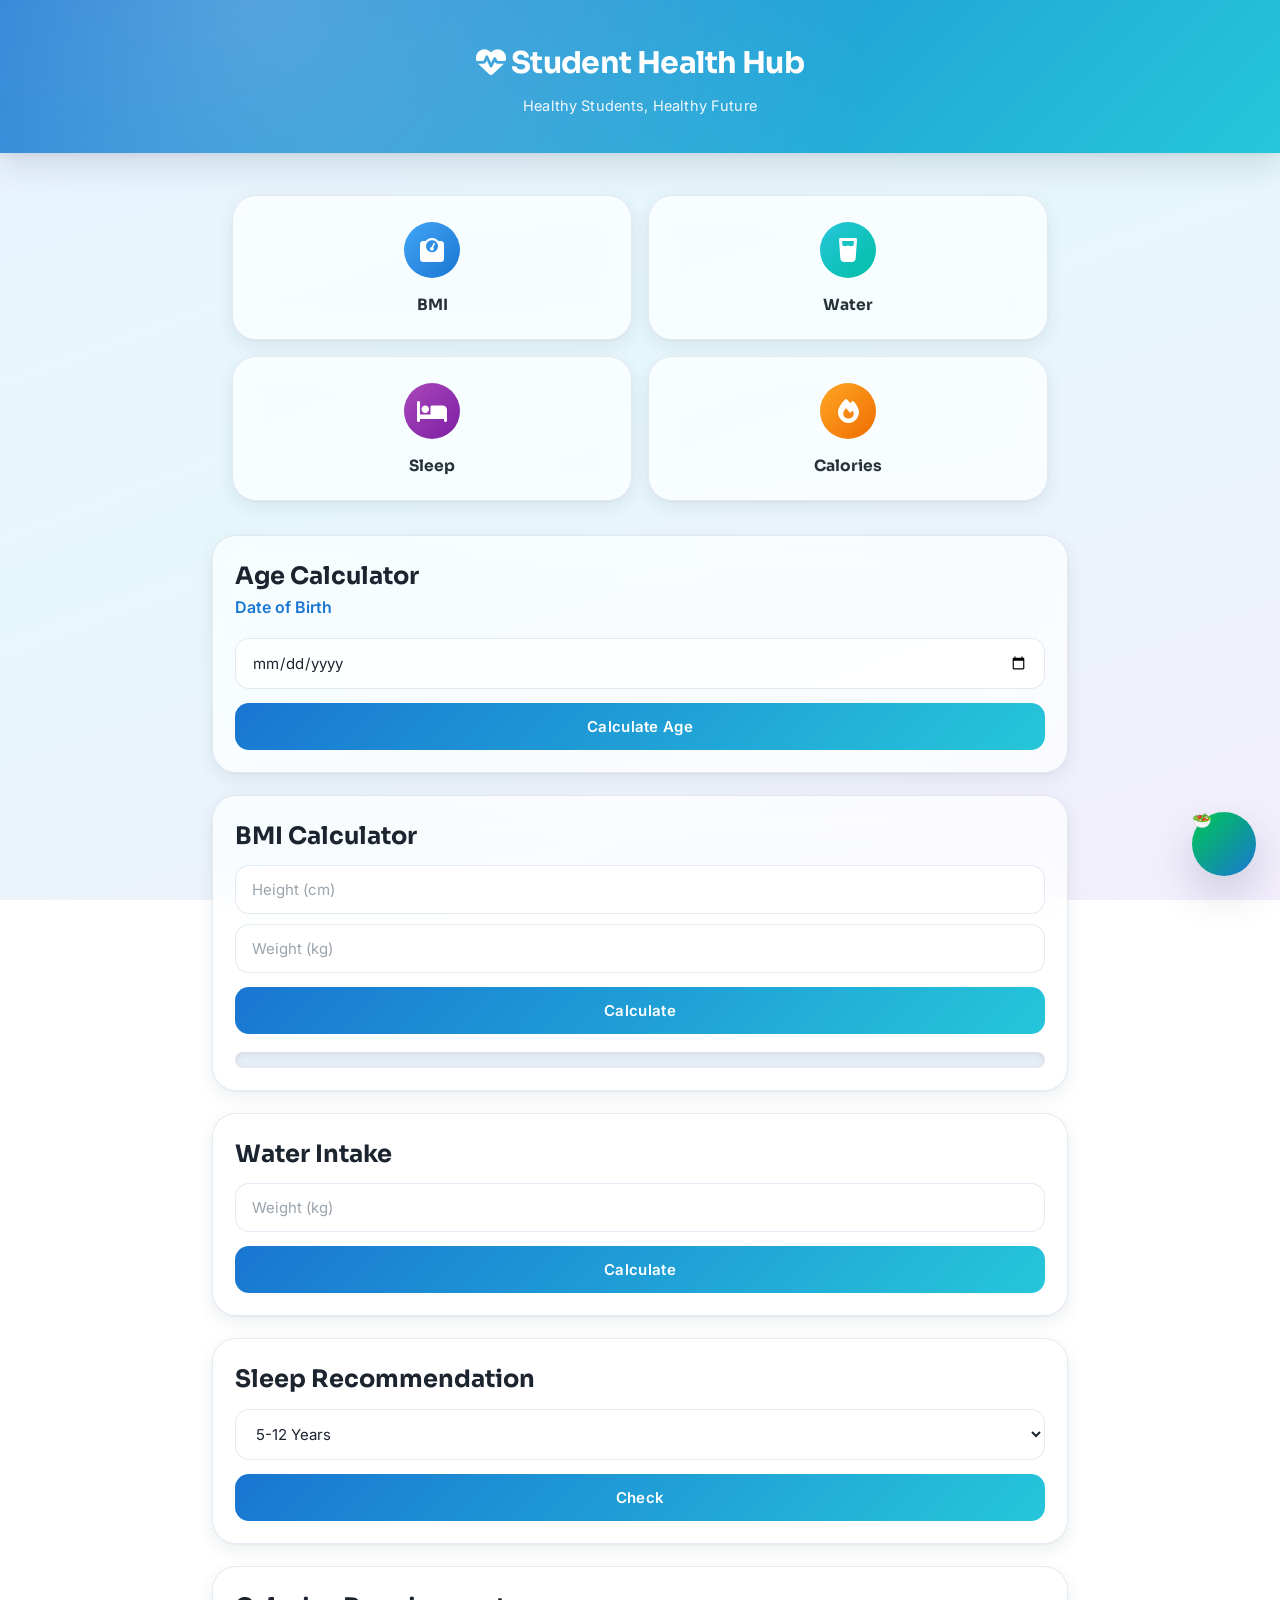
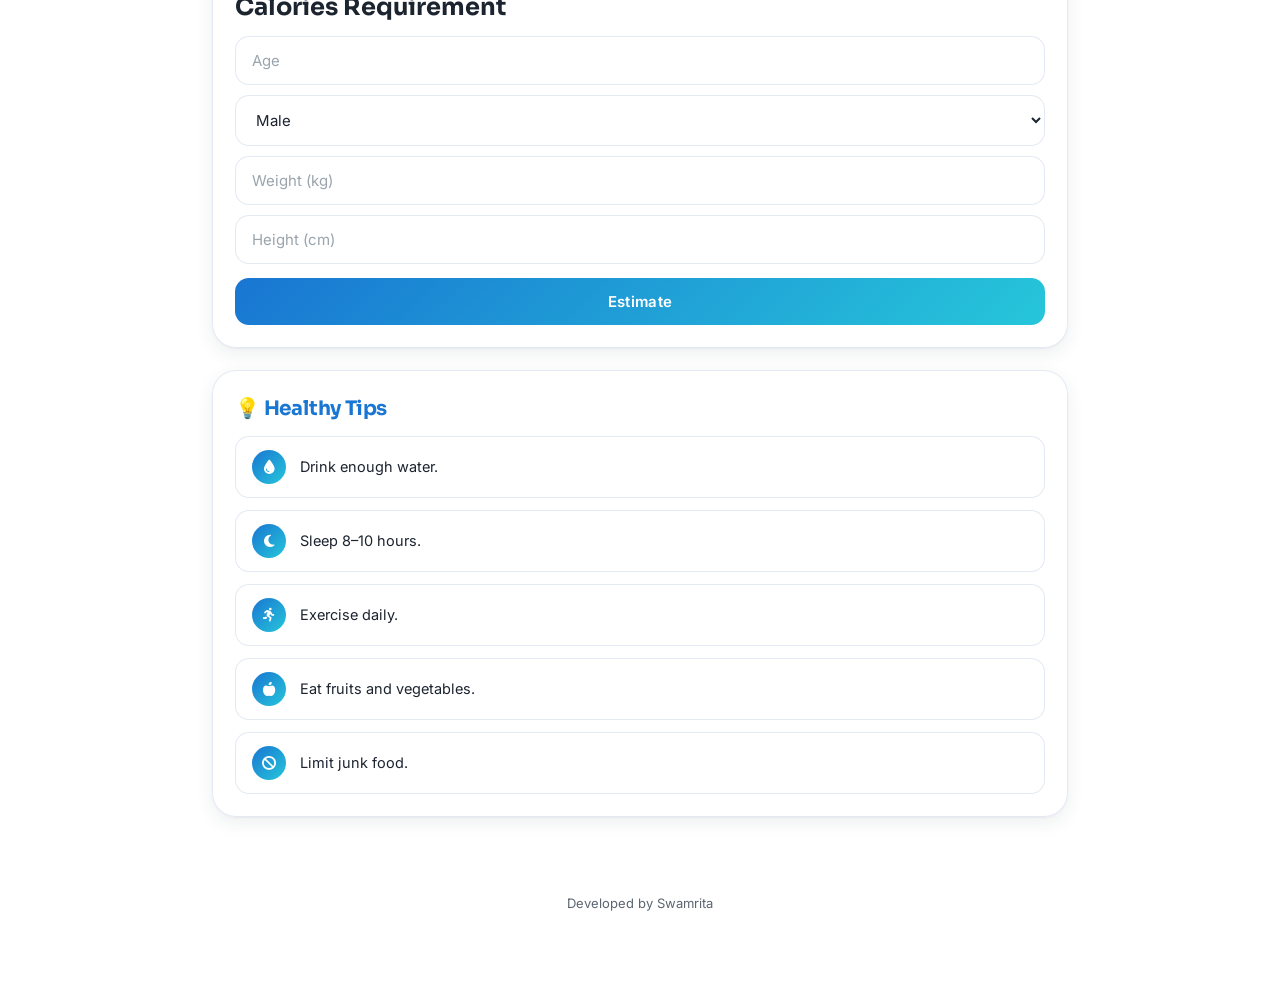
==== commit 84e97f86: "Update index.html" ====
--- a/index.html
+++ b/index.html
@@ -89,14 +89,14 @@
     </div>
 
     <div class="card">
-      <h2>Healthy Tips</h2>
-      <ul>
-        <li>Drink enough water.</li>
-        <li>Sleep 8–10 hours.</li>
-        <li>Exercise daily.</li>
-        <li>Eat fruits and vegetables.</li>
-        <li>Limit junk food.</li>
-      </ul>
+  <h2 class="section-title">💡 Healthy Tips</h2>
+  <ul class="tips-list">
+    <li><i class="fa-solid fa-droplet"></i> Drink enough water.</li>
+    <li><i class="fa-solid fa-moon"></i> Sleep 8–10 hours.</li>
+    <li><i class="fa-solid fa-person-running"></i> Exercise daily.</li>
+    <li><i class="fa-solid fa-apple-whole"></i> Eat fruits and vegetables.</li>
+    <li><i class="fa-solid fa-ban"></i> Limit junk food.</li>
+  </ul>
     </div>
 
   </div>
--- a/theme.css
+++ b/theme.css
@@ -1,82 +1,104 @@
+/* ---------- Fonts ---------- */
+@import url('https://fonts.googleapis.com/css2?family=Sora:wght@600;700;800&family=Inter:wght@400;500;600&display=swap');
+
 /* ---------- Design Tokens ---------- */
-
 :root {
   --color-primary: #1976d2;
   --color-primary-light: #26c6da;
-  --color-bg: #eef6ff;
-  --color-surface: #ffffff;
-  --color-text: #2b2f33;
-  --color-text-muted: #666;
-  --color-border: #d0d7de;
-
-  --radius-lg: 18px;
-  --radius-md: 12px;
-
-  --shadow-sm: 0 4px 12px rgba(25, 45, 70, 0.08);
-  --shadow-md: 0 8px 20px rgba(25, 45, 70, 0.10);
-  --shadow-lg: 0 10px 28px rgba(25, 45, 70, 0.14);
-
-  --space-sm: 12px;
-  --space-md: 20px;
-  --space-lg: 28px;
-
-  --transition: 0.25s ease;
+
+  --color-bg-start: #eaf3ff;
+  --color-bg-mid: #e6f7fb;
+  --color-bg-end: #f3eefc;
+
+  --color-surface: rgba(255, 255, 255, 0.72);
+  --color-text: #1c2430;
+  --color-text-muted: #5b6672;
+  --color-border: rgba(210, 220, 235, 0.6);
+
+  --radius-lg: 24px;
+  --radius-md: 14px;
+
+  --shadow-sm: 0 6px 18px rgba(25, 45, 70, 0.08), 0 1px 2px rgba(25,45,70,0.05);
+  --shadow-md: 0 14px 30px rgba(25, 45, 70, 0.12), 0 2px 6px rgba(25,45,70,0.06);
+  --shadow-lg: 0 18px 40px rgba(25, 45, 70, 0.18);
+
+  --space-sm: 14px;
+  --space-md: 22px;
+  --space-lg: 32px;
+
+  --transition: 0.3s cubic-bezier(.4,0,.2,1);
+  --transition-fast: 0.18s ease;
+
+  --font-heading: "Sora", "Segoe UI", sans-serif;
+  --font-body: "Inter", "Segoe UI", sans-serif;
 }
 
 /* ---------- Global ---------- */
-
 * {
   margin: 0;
   padding: 0;
   box-sizing: border-box;
-  font-family: "Segoe UI", Roboto, Arial, sans-serif;
-}
-
-html {
-  scroll-behavior: smooth;
-}
+  font-family: var(--font-body);
+}
+
+html { scroll-behavior: smooth; }
 
 body {
-  background: var(--color-bg);
+  min-height: 100vh;
+  background: linear-gradient(160deg, var(--color-bg-start), var(--color-bg-mid) 45%, var(--color-bg-end));
+  background-attachment: fixed;
   color: var(--color-text);
-  line-height: 1.5;
-}
+  line-height: 1.55;
+  -webkit-font-smoothing: antialiased;
+}
+
+h1, h2, h3 { font-family: var(--font-heading); }
 
 /* ---------- Header ---------- */
-
 header {
   background: linear-gradient(135deg, var(--color-primary), var(--color-primary-light));
   color: #fff;
   text-align: center;
-  padding: 32px 20px;
+  padding: 40px 20px 36px;
   box-shadow: var(--shadow-md);
+  position: relative;
+  overflow: hidden;
+}
+
+header::after {
+  content: '';
+  position: absolute;
+  inset: 0;
+  background: radial-gradient(circle at 20% 0%, rgba(255,255,255,0.25), transparent 60%);
+  pointer-events: none;
 }
 
 header h1 {
-  font-size: 28px;
-  font-weight: 600;
-  letter-spacing: -0.01em;
-  margin-bottom: 6px;
+  font-size: 30px;
+  font-weight: 700;
+  letter-spacing: -0.02em;
+  margin-bottom: 8px;
 }
 
 header p {
   opacity: 0.92;
-  font-size: 14px;
-  font-weight: 300;
+  font-size: 14.5px;
+  letter-spacing: 0.01em;
 }
 
 /* ---------- Container ---------- */
-
 .container {
   max-width: 900px;
   margin: 0 auto;
   padding: var(--space-md);
 }
 
-/* ---------- Cards ---------- */
-
+/* ---------- Cards (glass) ---------- */
 .card {
   background: var(--color-surface);
+  backdrop-filter: blur(18px) saturate(160%);
+  -webkit-backdrop-filter: blur(18px) saturate(160%);
+  border: 1px solid var(--color-border);
   border-radius: var(--radius-lg);
   padding: var(--space-md);
   margin: var(--space-sm) 0 var(--space-md);
@@ -85,57 +107,52 @@
 }
 
 .card:hover {
-  transform: translateY(-3px);
+  transform: translateY(-4px);
   box-shadow: var(--shadow-md);
 }
 
 .section-title {
+  font-family: var(--font-heading);
   color: var(--color-primary);
-  margin-bottom: 10px;
+  margin-bottom: 12px;
   font-size: 20px;
-  font-weight: 600;
+  font-weight: 700;
+  letter-spacing: -0.01em;
 }
 
 .subtitle {
   color: var(--color-text-muted);
   margin-bottom: var(--space-sm);
   font-size: 14px;
-  line-height: 1.6;
+  line-height: 1.65;
 }
 
 /* ---------- Inputs ---------- */
-
-input,
-select,
-button {
+input, select, button {
   width: 100%;
-  padding: 13px 14px;
+  padding: 14px 16px;
   border-radius: var(--radius-md);
   font-size: 15px;
-  font-family: inherit;
-}
-
-input,
-select {
+  font-family: var(--font-body);
+}
+
+input, select {
   border: 1px solid var(--color-border);
   margin-top: 10px;
-  background: var(--color-surface);
+  background: rgba(255,255,255,0.85);
   color: var(--color-text);
-}
-
-input:focus,
-select:focus {
+  transition: border-color var(--transition-fast), box-shadow var(--transition-fast);
+}
+
+input:focus, select:focus {
   outline: none;
   border-color: var(--color-primary);
-  box-shadow: 0 0 0 4px rgba(25, 118, 210, 0.12);
-}
-
-input::placeholder {
-  color: #9aa4ad;
-}
+  box-shadow: 0 0 0 4px rgba(25, 118, 210, 0.14);
+}
+
+input::placeholder { color: #9aa4ad; }
 
 /* ---------- Buttons ---------- */
-
 button {
   margin-top: var(--space-sm);
   border: none;
@@ -143,21 +160,32 @@
   color: #fff;
   cursor: pointer;
   font-weight: 600;
-  letter-spacing: 0.01em;
-  transition: transform var(--transition), box-shadow var(--transition);
-}
+  letter-spacing: 0.02em;
+  position: relative;
+  overflow: hidden;
+  transition: transform var(--transition-fast), box-shadow var(--transition-fast);
+}
+
+button::after {
+  content: '';
+  position: absolute;
+  top: 0; left: -60%;
+  width: 40%; height: 100%;
+  background: linear-gradient(120deg, transparent, rgba(255,255,255,0.35), transparent);
+  transform: skewX(-20deg);
+  transition: left 0.5s ease;
+}
+
+button:hover::after { left: 130%; }
 
 button:hover {
   transform: translateY(-2px);
-  box-shadow: 0 8px 18px rgba(25, 118, 210, 0.3);
-}
-
-button:active {
-  transform: translateY(0);
-}
+  box-shadow: 0 10px 22px rgba(25, 118, 210, 0.35);
+}
+
+button:active { transform: translateY(0) scale(0.98); }
 
 /* ---------- Footer ---------- */
-
 footer {
   text-align: center;
   padding: var(--space-lg) var(--space-md);
@@ -166,7 +194,6 @@
 }
 
 /* ---------- Back Button ---------- */
-
 .back {
   display: inline-block;
   margin-top: var(--space-md);
@@ -174,37 +201,20 @@
   text-decoration: none;
   font-weight: 600;
   font-size: 14px;
-}
-
-.back:hover {
-  text-decoration: underline;
-}
+  transition: opacity var(--transition-fast);
+}
+
+.back:hover { opacity: 0.7; }
 
 /* ---------- Animations ---------- */
-
 @keyframes fade {
-  from {
-    opacity: 0;
-    transform: translateY(10px);
-  }
-  to {
-    opacity: 1;
-    transform: none;
-  }
+  from { opacity: 0; transform: translateY(12px); }
+  to { opacity: 1; transform: none; }
 }
 
 /* ---------- Mobile ---------- */
-
 @media (max-width: 700px) {
-  header h1 {
-    font-size: 22px;
-  }
-
-  header p {
-    font-size: 13px;
-  }
-
-  .card {
-    padding: var(--space-sm);
-  }
-}
+  header h1 { font-size: 24px; }
+  header p { font-size: 13px; }
+  .card { padding: var(--space-sm); }
+}
--- a/style.css
+++ b/style.css
@@ -1,94 +1,93 @@
 /* Student Health Hub — style.css */
 
 /* ---------- Dashboard Tiles ---------- */
-
 .dashboard {
   display: grid;
   grid-template-columns: repeat(2, 1fr);
-  gap: 15px;
-  padding: 18px;
+  gap: 16px;
+  padding: 20px;
 }
 
 .tile {
-  background: linear-gradient(145deg, #fff, #f4f9ff);
+  background: rgba(255,255,255,0.75);
+  backdrop-filter: blur(14px) saturate(160%);
+  -webkit-backdrop-filter: blur(14px) saturate(160%);
+  border: 1px solid var(--color-border);
   border-radius: var(--radius-lg);
-  padding: 22px;
+  padding: 26px 18px 22px;
   text-align: center;
   cursor: pointer;
   box-shadow: var(--shadow-sm);
-  transition: 0.35s;
+  transition: transform var(--transition), box-shadow var(--transition);
   position: relative;
   overflow: hidden;
-  animation: fade 0.5s;
+  animation: fade .5s both;
 }
 
-.tile::before {
-  content: '';
-  position: absolute;
-  top: 0;
-  left: 0;
-  width: 100%;
-  height: 6px;
-  border-radius: var(--radius-lg) var(--radius-lg) 0 0;
+.tile:nth-child(1) { animation-delay: .05s; }
+.tile:nth-child(2) { animation-delay: .1s; }
+.tile:nth-child(3) { animation-delay: .15s; }
+.tile:nth-child(4) { animation-delay: .2s; }
+
+.tile:hover { transform: translateY(-6px); }
+.tile:nth-child(1):hover { box-shadow: 0 14px 28px rgba(25,118,210,.28); }
+.tile:nth-child(2):hover { box-shadow: 0 14px 28px rgba(0,191,165,.28); }
+.tile:nth-child(3):hover { box-shadow: 0 14px 28px rgba(142,36,170,.28); }
+.tile:nth-child(4):hover { box-shadow: 0 14px 28px rgba(251,140,0,.28); }
+
+.tile:active { transform: scale(.96); }
+
+/* Icon badge (circular, gradient-filled) */
+.tile i {
+  width: 56px;
+  height: 56px;
+  font-size: 24px;
+  display: flex;
+  align-items: center;
+  justify-content: center;
+  margin: 0 auto 14px;
+  border-radius: 50%;
+  color: #fff;
+  transition: transform var(--transition-fast);
 }
 
-.tile:nth-child(1)::before { background: linear-gradient(90deg, #42a5f5, #1976d2); }
-.tile:nth-child(2)::before { background: linear-gradient(90deg, #26c6da, #00bfa5); }
-.tile:nth-child(3)::before { background: linear-gradient(90deg, #ab47bc, #7b1fa2); }
-.tile:nth-child(4)::before { background: linear-gradient(90deg, #ffa726, #ef6c00); }
+.tile:hover i { transform: scale(1.1) rotate(-4deg); }
 
-.tile:hover {
-  transform: translateY(-6px);
-  box-shadow: var(--shadow-md);
-}
-
-.tile:active {
-  transform: scale(0.96);
-}
-
-.tile i {
-  font-size: 32px;
-  margin-bottom: 10px;
-  display: block;
-}
-
-.tile:nth-child(1) i { color: #1976d2; }
-.tile:nth-child(2) i { color: #00bfa5; }
-.tile:nth-child(3) i { color: #8e24aa; }
-.tile:nth-child(4) i { color: #fb8c00; }
+.tile:nth-child(1) i { background: linear-gradient(135deg, #42a5f5, #1976d2); }
+.tile:nth-child(2) i { background: linear-gradient(135deg, #26c6da, #00bfa5); }
+.tile:nth-child(3) i { background: linear-gradient(135deg, #ab47bc, #7b1fa2); }
+.tile:nth-child(4) i { background: linear-gradient(135deg, #ffa726, #ef6c00); }
 
 .tile span {
-  font-size: 16px;
-  font-weight: 600;
+  font-family: var(--font-heading);
+  font-size: 15.5px;
+  font-weight: 700;
   color: #263238;
 }
 
 /* ---------- Meter (BMI bar) ---------- */
-
 .meter {
   height: 16px;
   background: #e5edf7;
   border-radius: 30px;
   overflow: hidden;
   margin-top: 18px;
-  box-shadow: inset 0 2px 6px rgba(0, 0, 0, 0.08);
+  box-shadow: inset 0 2px 6px rgba(0,0,0,.08);
 }
 
 #fill {
   height: 100%;
   width: 0;
   background: linear-gradient(90deg, #4caf50, #81c784);
-  transition: width 0.6s ease;
+  transition: width .6s ease;
 }
 
 /* ---------- Highlight Card ---------- */
-
 .card.highlight {
-  box-shadow: 0 0 25px rgba(38, 198, 218, 0.5);
+  box-shadow: 0 0 28px rgba(38,198,218,.45);
 }
 
 /* ---------- Input Label ---------- */
-
 .input-label {
   display: block;
   font-weight: 600;
@@ -97,11 +96,10 @@
 }
 
 /* ---------- Floating Action Button ---------- */
-
 .fab {
   position: fixed;
-  bottom: 22px;
-  right: 22px;
+  bottom: 24px;
+  right: 24px;
   width: 64px;
   height: 64px;
   border-radius: 50%;
@@ -112,50 +110,73 @@
   box-shadow: var(--shadow-lg);
   cursor: pointer;
   z-index: 9999;
-  transition: 0.35s;
+  transition: transform var(--transition);
 }
 
-.fab:hover {
-  transform: scale(1.1) rotate(8deg);
+.fab:hover { transform: scale(1.1) rotate(8deg); }
+
+.fab i {
+  color: #fff;
+  font-size: 26px;
 }
 
-.fab i,
-.fab span {
-  color: #fff;
-  font-size: 28px;
-  line-height: 1;
+@media (max-width: 700px) {
+  .fab i { font-size: 22px; }
+}
+
+/* fab clearance — index page only; overrides theme.css footer padding-bottom
+   (no longer stacked with a separate body padding, so the gap is a single,
+   correctly-sized 90px instead of 130px+) */
+footer {
+  padding-bottom: 90px;
+}
+
+/* ---------- Healthy Tips ---------- */
+.tips-list {
+  list-style: none;
+  display: flex;
+  flex-direction: column;
+  gap: 12px;
+  margin-top: 4px;
+  padding: 0;
+}
+
+.tips-list li {
+  display: flex;
+  align-items: center;
+  gap: 14px;
+  padding: 13px 16px;
+  background: rgba(255,255,255,0.55);
+  border: 1px solid var(--color-border);
+  border-radius: var(--radius-md);
+  font-size: 14.5px;
+  color: var(--color-text);
+  transition: transform var(--transition-fast), background var(--transition-fast);
+}
+
+.tips-list li:hover {
+  transform: translateX(4px);
+  background: rgba(255,255,255,0.85);
+}
+
+.tips-list li i {
+  width: 34px;
+  height: 34px;
+  min-width: 34px;
   display: flex;
   align-items: center;
   justify-content: center;
-  transform: translateY(-1px); /* nudges emoji optical center */
-}
-/* reserve space so the fab never overlaps the last card's inputs */
-body {
-  padding-bottom: 100px;
+  border-radius: 50%;
+  background: linear-gradient(135deg, var(--color-primary), var(--color-primary-light));
+  color: #fff;
+  font-size: 14px;
 }
 
 /* ---------- Mobile ---------- */
-
 @media (max-width: 700px) {
-  .dashboard {
-    gap: 12px;
-  }
-
-  .tile {
-    padding: 18px;
-  }
-
-  .tile i {
-    font-size: 26px;
-  }
-
-  .fab {
-    width: 56px;
-    height: 56px;
-  }
-
-  .fab i,
-  .fab span {
-    font-size: 24px;
-  }
+  .dashboard { gap: 12px; }
+  .tile { padding: 20px 14px; }
+  .tile i { width: 46px; height: 46px; font-size: 20px; }
+  .fab { width: 56px; height: 56px; }
+  .fab span { font-size: 24px; }
 }
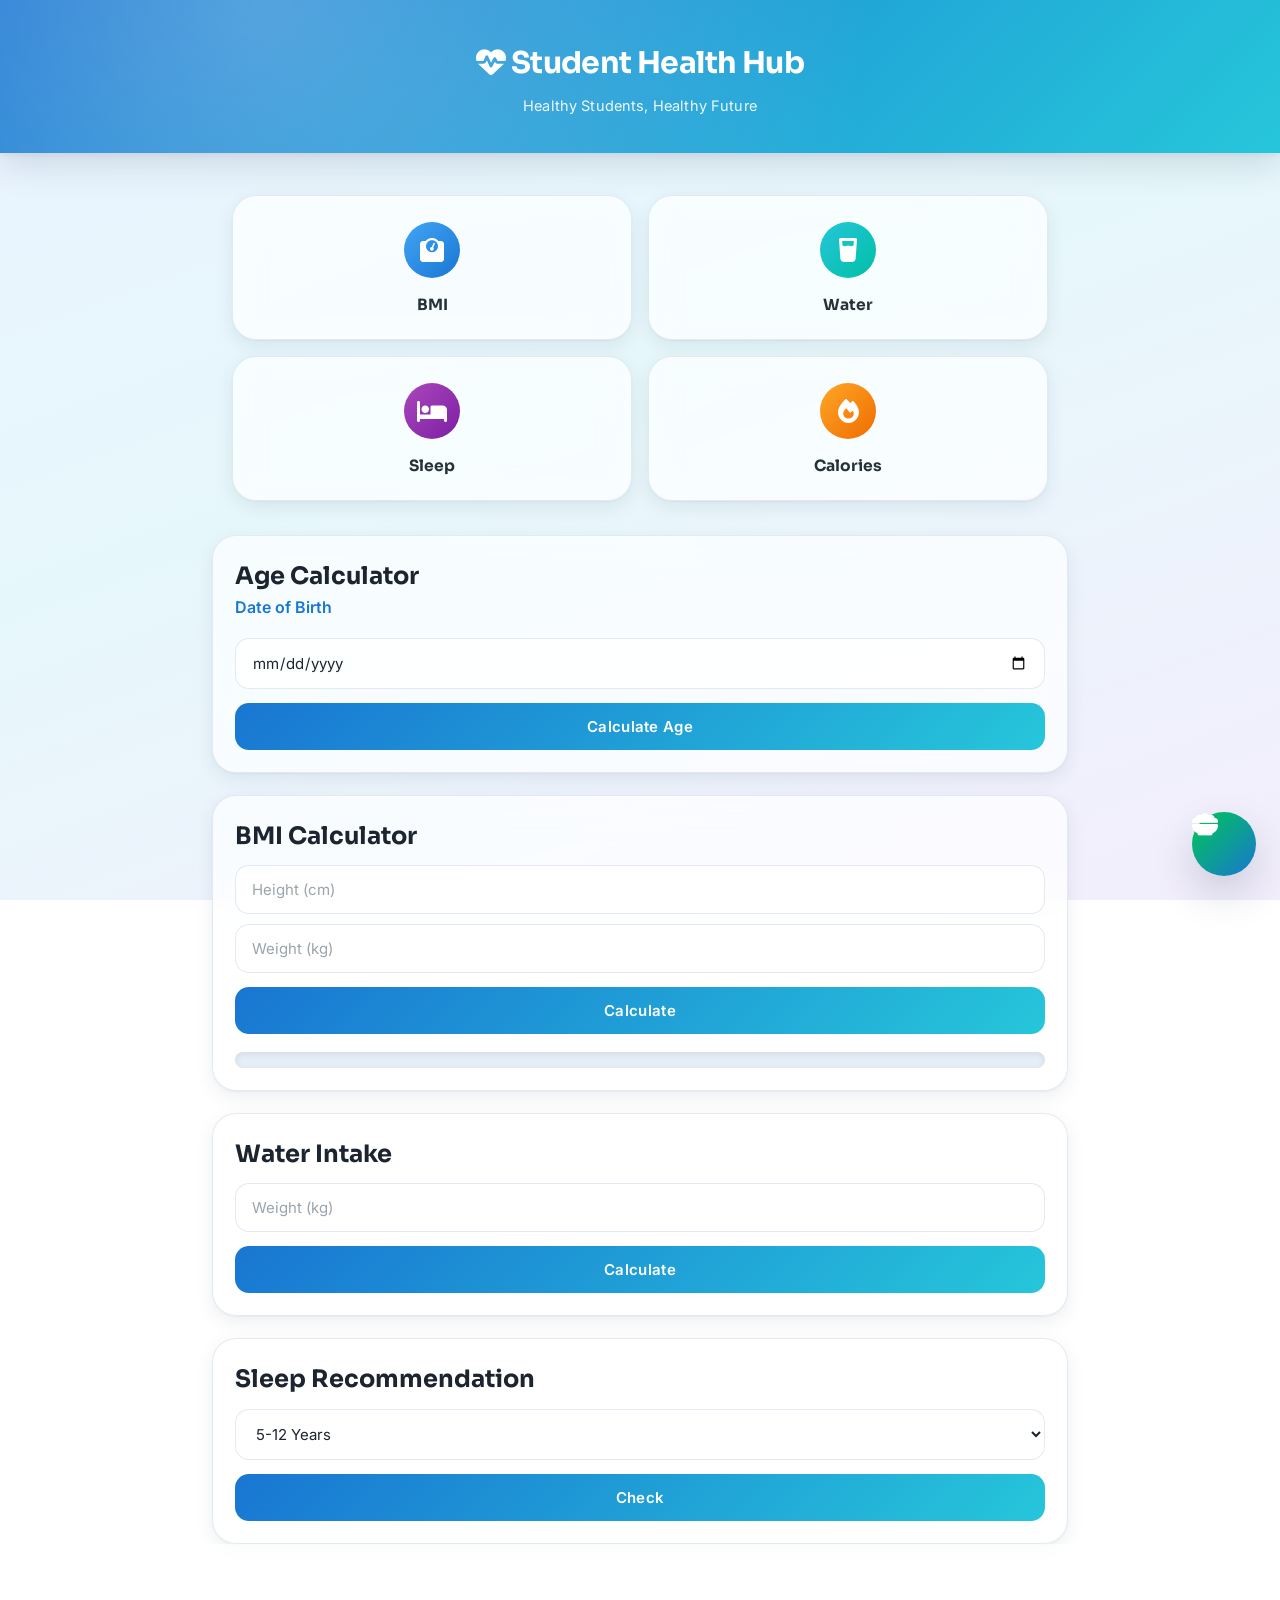
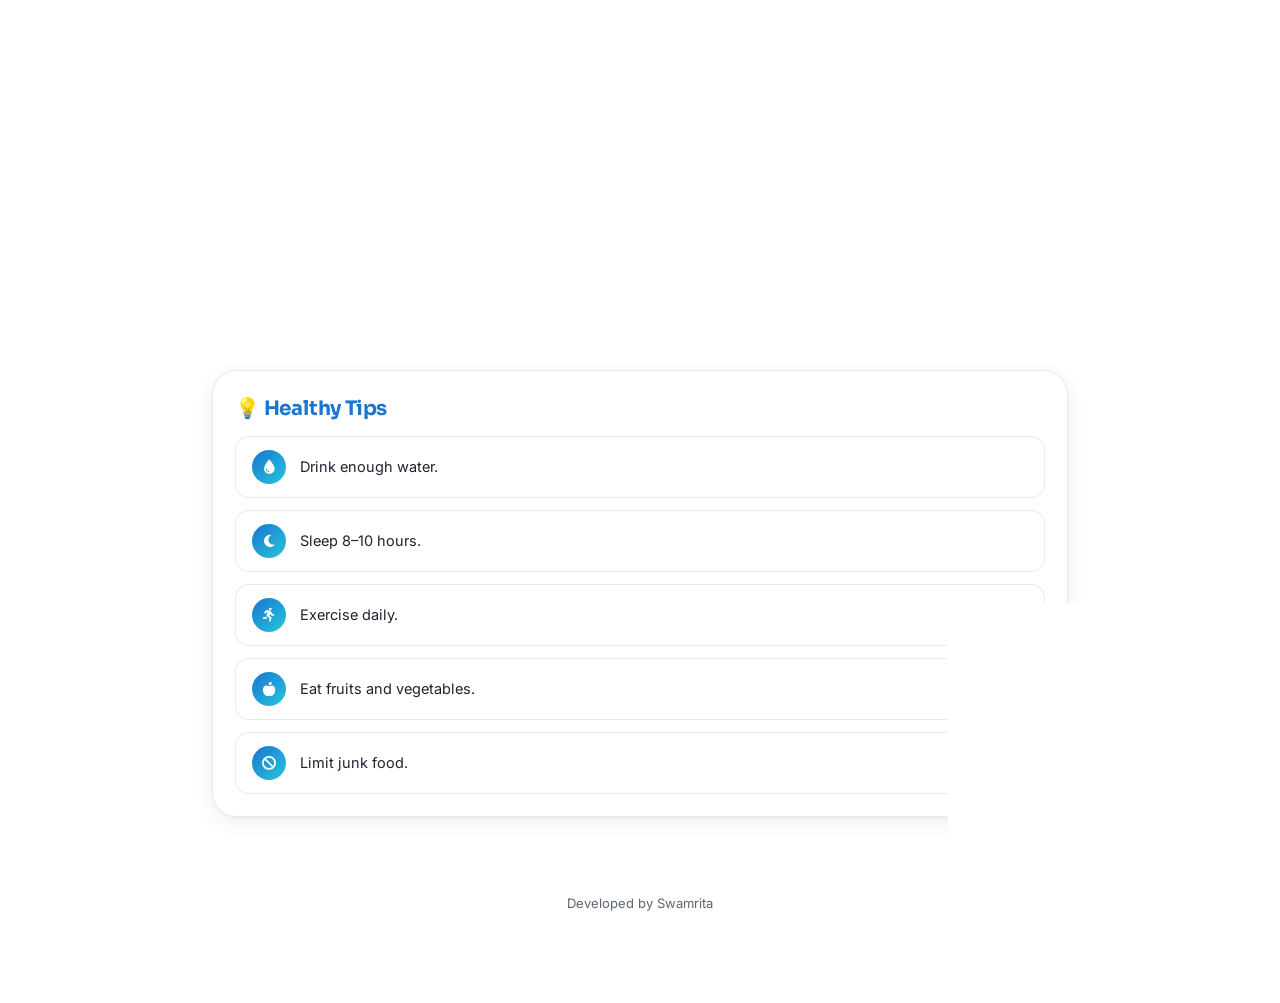
==== commit 728f591b: "Update index.html" ====
--- a/index.html
+++ b/index.html
@@ -104,7 +104,7 @@
   <footer>Developed by Swamrita</footer>
 
   <div class="fab" onclick="window.location.href='diet.html'">
-    <span>🥗</span>
+  <i class="fa-solid fa-bowl-food"></i>
   </div>
 
   <script src="script.js"></script>
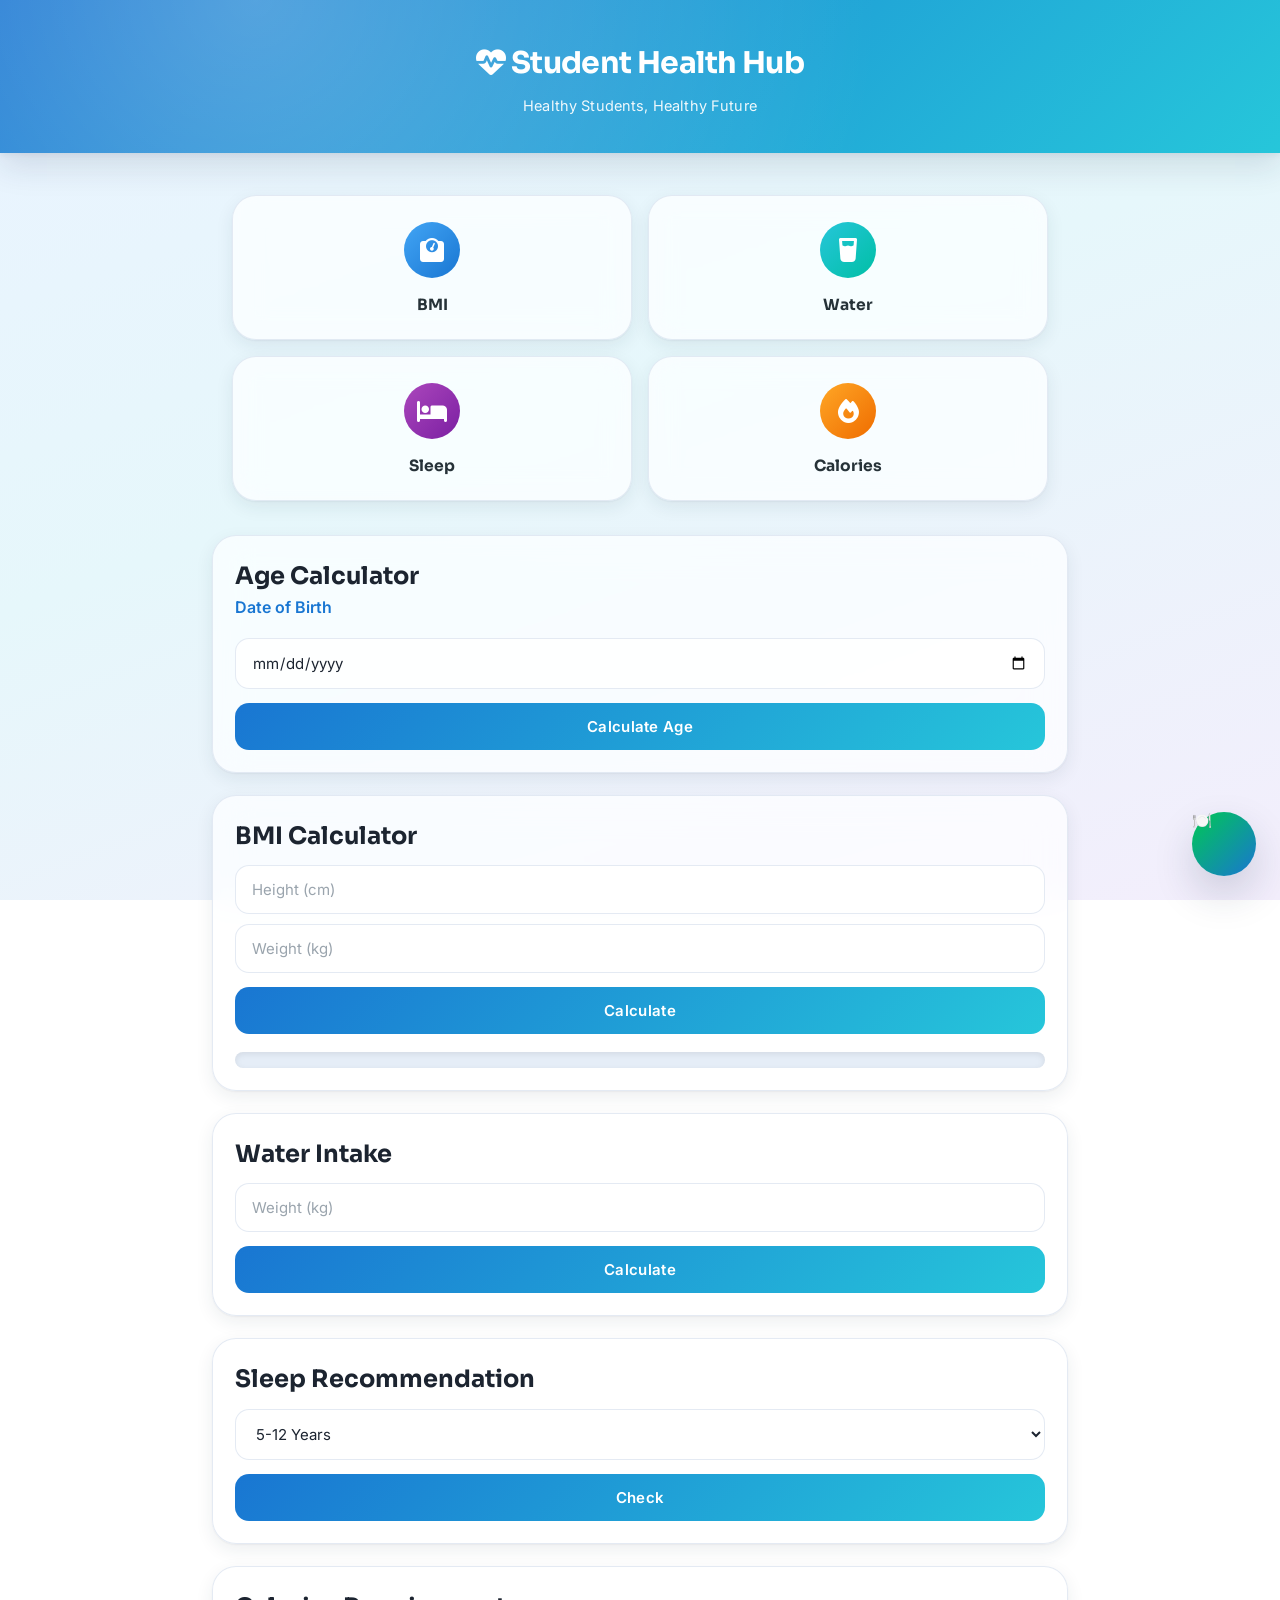
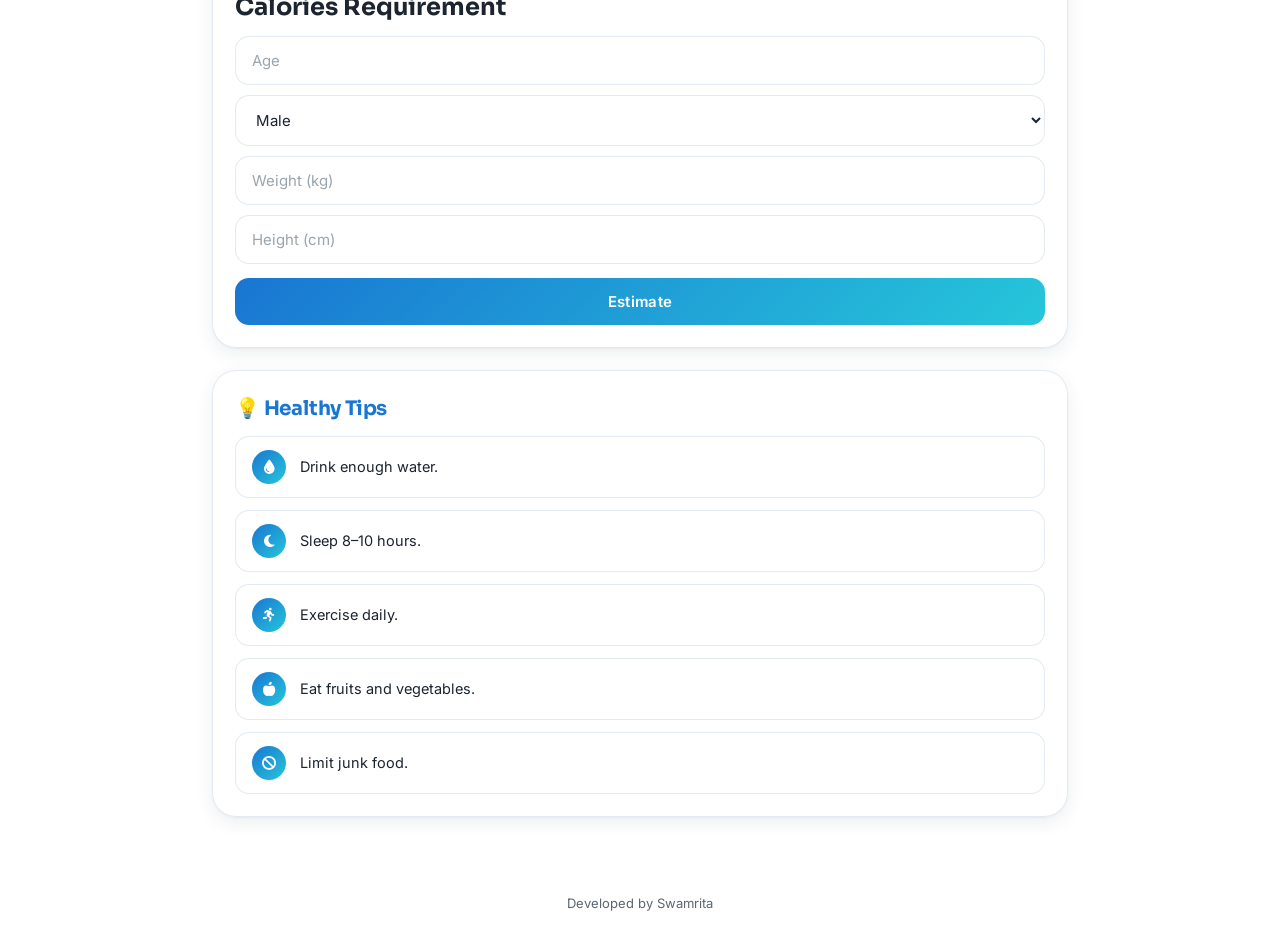
==== commit 763206e0: "Update index.html" ====
--- a/index.html
+++ b/index.html
@@ -104,8 +104,8 @@
   <footer>Developed by Swamrita</footer>
 
   <div class="fab" onclick="window.location.href='diet.html'">
-  <i class="fa-solid fa-bowl-food"></i>
-  </div>
+  <span>🍽️</span>
+</div>
 
   <script src="script.js"></script>
 </body>
--- a/style.css
+++ b/style.css
@@ -104,31 +104,28 @@
   height: 64px;
   border-radius: 50%;
   background: linear-gradient(135deg, #00c853, #1976d2);
-  display: flex;
-  align-items: center;
-  justify-content: center;
   box-shadow: var(--shadow-lg);
   cursor: pointer;
   z-index: 9999;
   transition: transform var(--transition);
+
+  display: flex;
+  align-items: center;
+  justify-content: center;
 }
 
-.fab:hover { transform: scale(1.1) rotate(8deg); }
-
-.fab i {
-  color: #fff;
-  font-size: 26px;
+.fab:hover {
+  transform: scale(1.1) rotate(8deg);
 }
 
-@media (max-width: 700px) {
-  .fab i { font-size: 22px; }
-}
-
-/* fab clearance — index page only; overrides theme.css footer padding-bottom
-   (no longer stacked with a separate body padding, so the gap is a single,
-   correctly-sized 90px instead of 130px+) */
-footer {
-  padding-bottom: 90px;
+.fab i,
+.fab img,
+.fab svg {
+  font-size: 26px;
+  color: #fff;
+  line-height: 1;
+  margin: 0;
+  display: block;
 }
 
 /* ---------- Healthy Tips ---------- */
@@ -178,5 +175,5 @@
   .tile { padding: 20px 14px; }
   .tile i { width: 46px; height: 46px; font-size: 20px; }
   .fab { width: 56px; height: 56px; }
-  .fab span { font-size: 24px; }
+  .fab i { font-size: 22px; }
 }
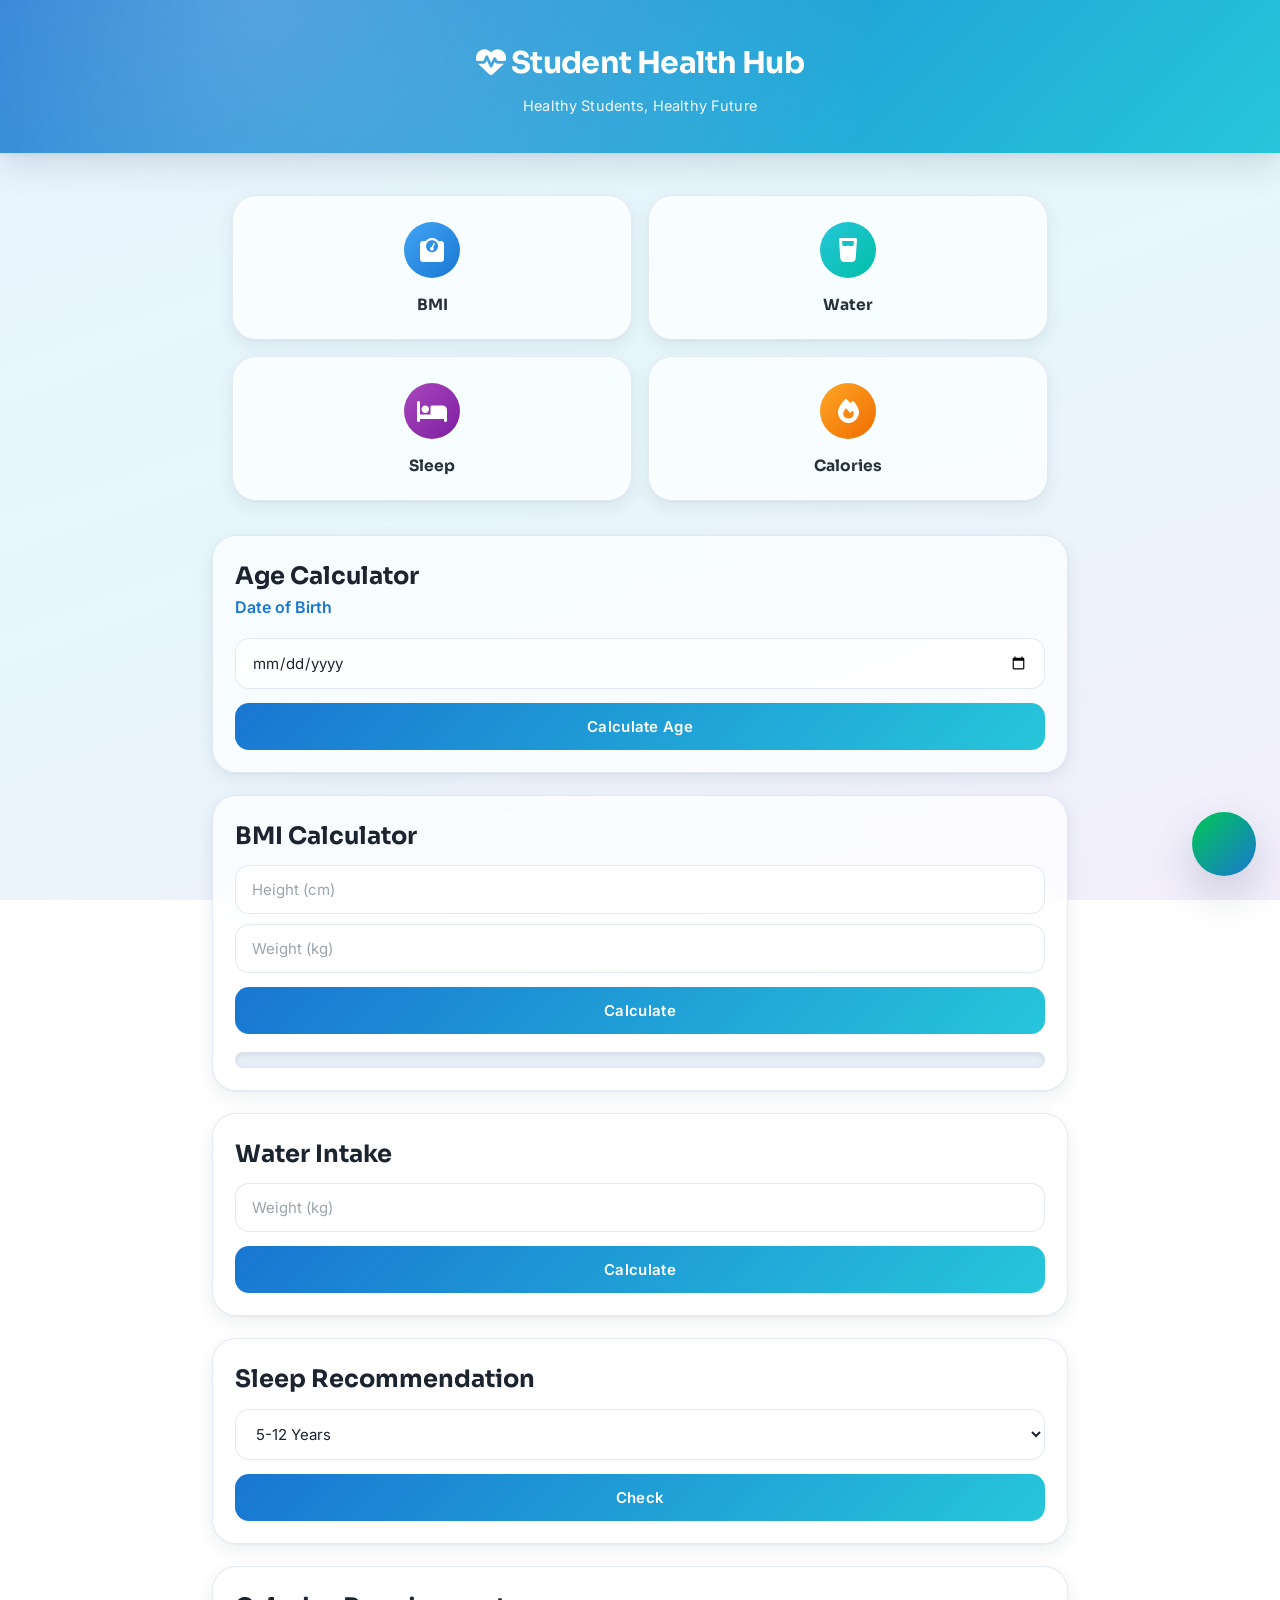
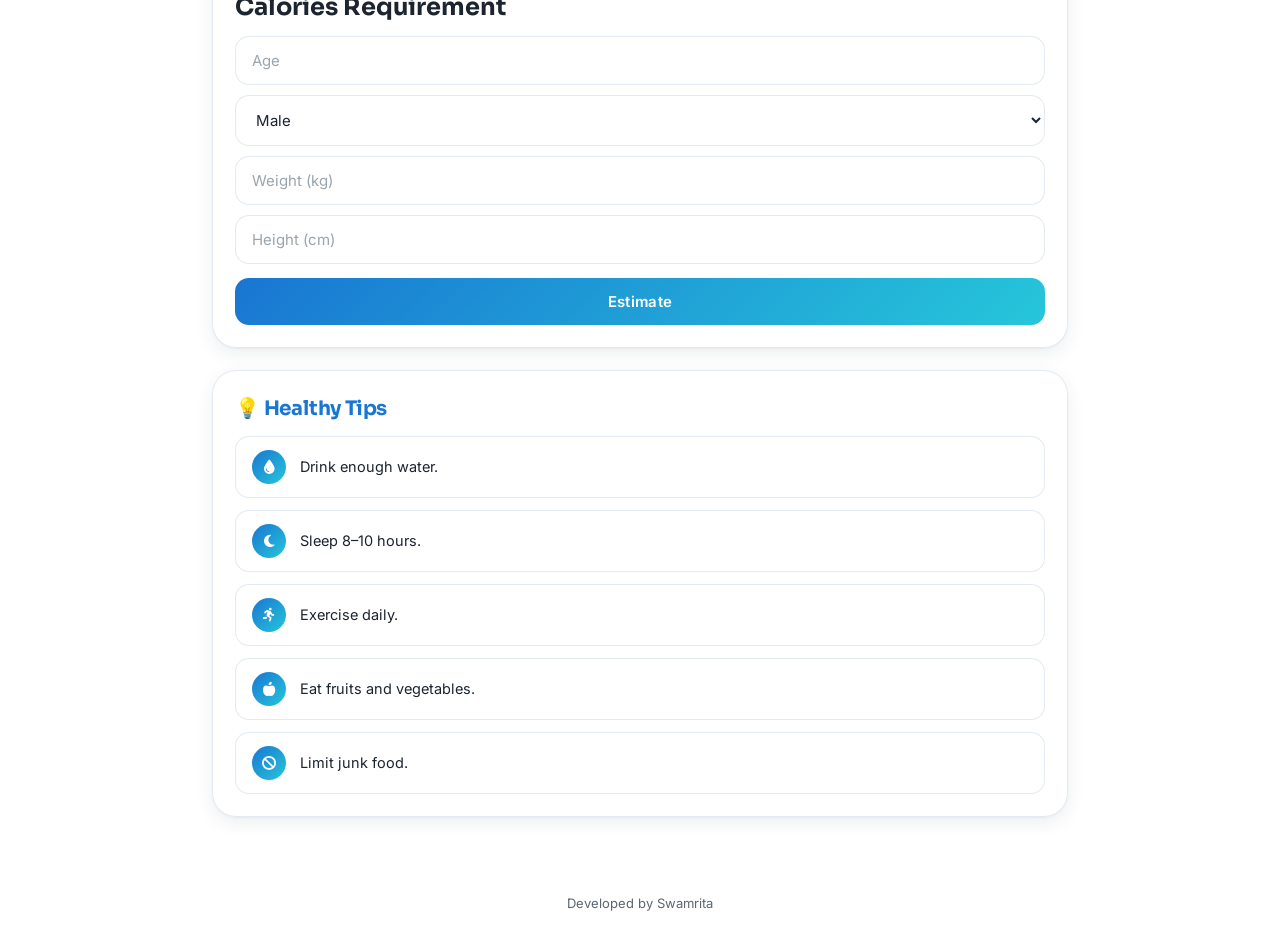
==== commit 1157ac52: "Update index.html" ====
--- a/index.html
+++ b/index.html
@@ -102,10 +102,8 @@
   </div>
 
   <footer>Developed by Swamrita</footer>
-
-  <div class="fab" onclick="window.location.href='diet.html'">
-  <span>🍽️</span>
-</div>
+  
+<div class="fab" onclick="window.location.href='diet.html'"></div>
 
   <script src="script.js"></script>
 </body>
--- a/style.css
+++ b/style.css
@@ -118,14 +118,9 @@
   transform: scale(1.1) rotate(8deg);
 }
 
-.fab i,
-.fab img,
-.fab svg {
-  font-size: 26px;
-  color: #fff;
+.fab span {
+  font-size: 28px;
   line-height: 1;
-  margin: 0;
-  display: block;
 }
 
 /* ---------- Healthy Tips ---------- */
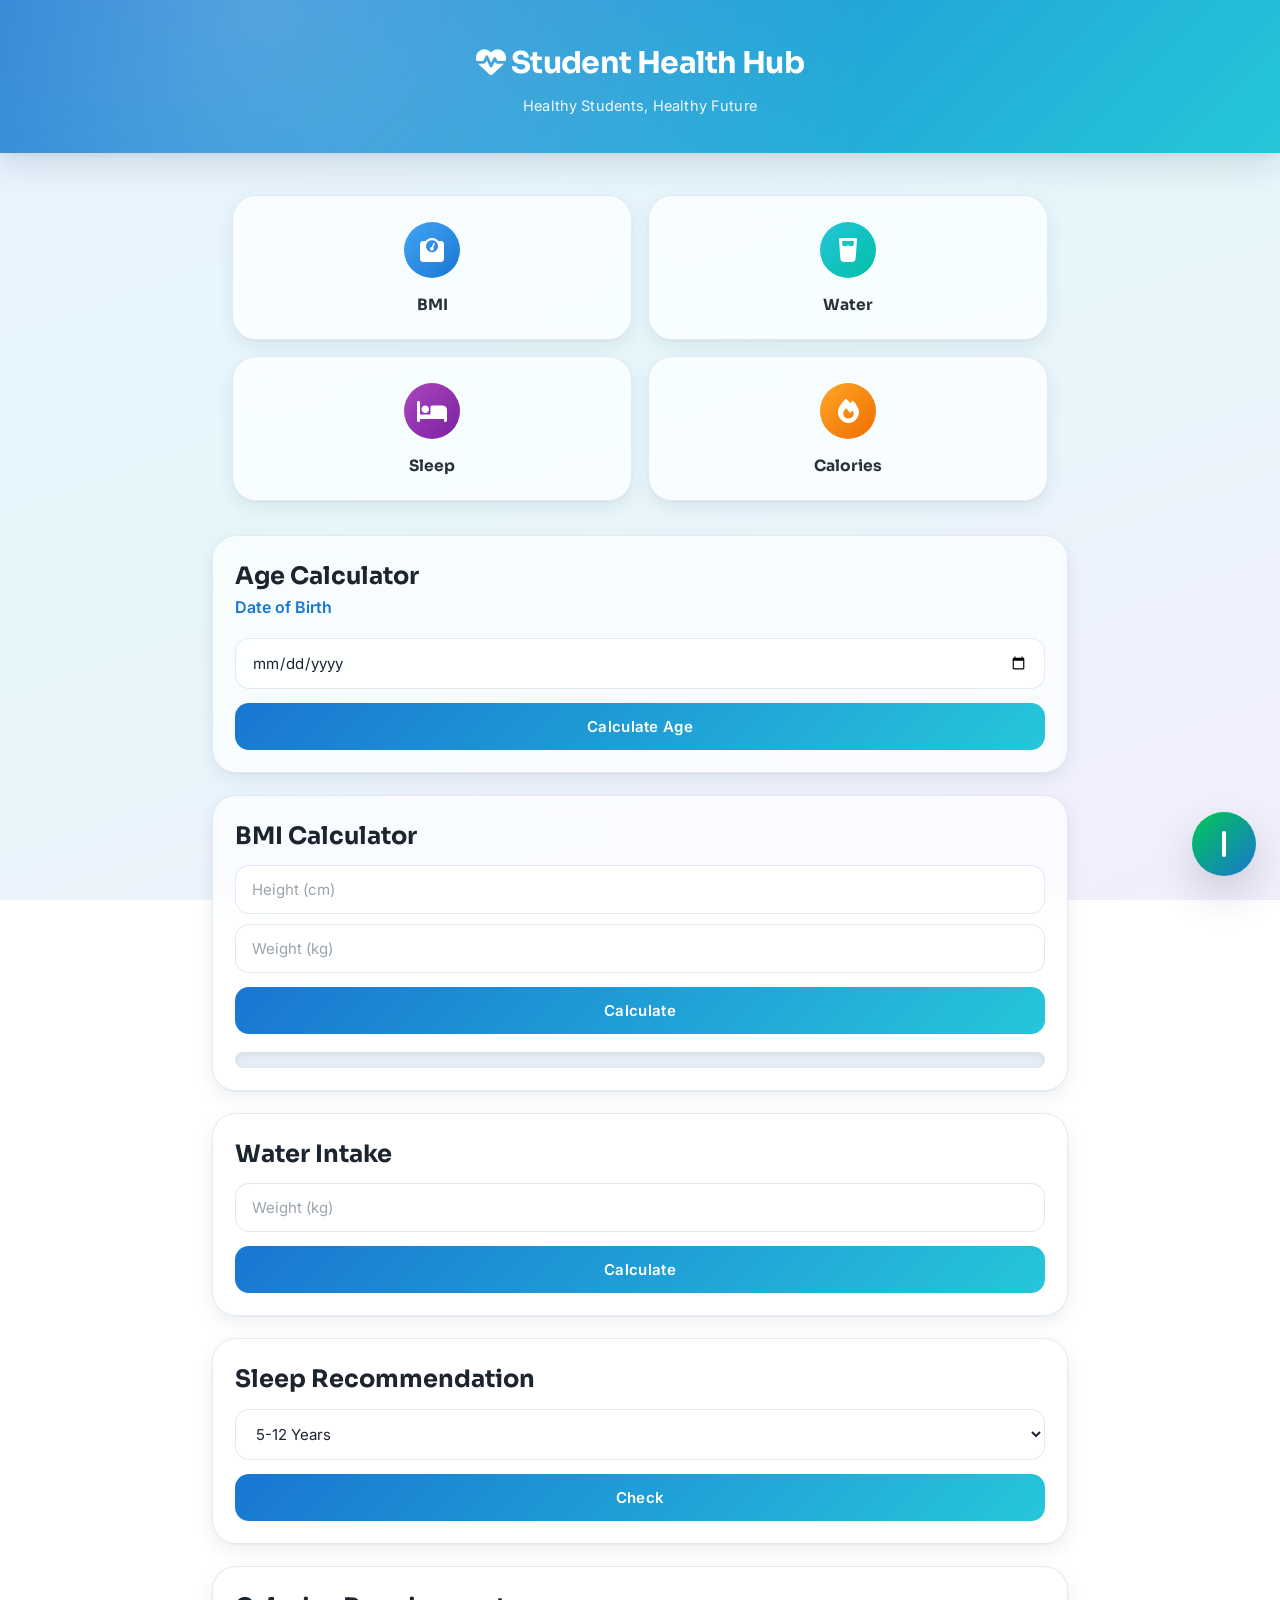
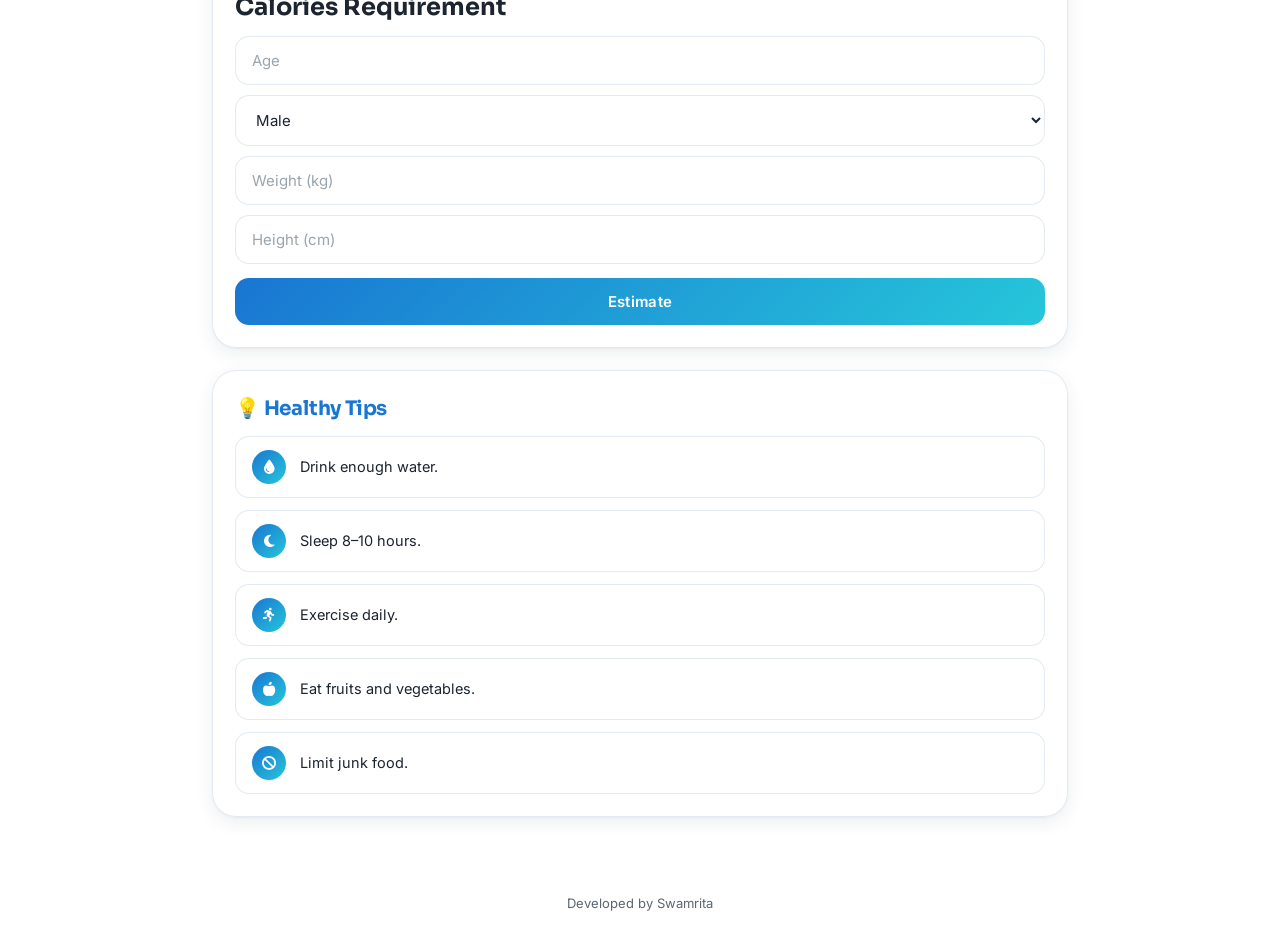
==== commit f3d01ef1: "Update index.html" ====
--- a/index.html
+++ b/index.html
@@ -104,7 +104,7 @@
   <footer>Developed by Swamrita</footer>
   
 <div class="fab" onclick="window.location.href='diet.html'"></div>
-
+  
   <script src="script.js"></script>
 </body>
 </html>
--- a/style.css
+++ b/style.css
@@ -108,19 +108,38 @@
   cursor: pointer;
   z-index: 9999;
   transition: transform var(--transition);
-
-  display: flex;
-  align-items: center;
-  justify-content: center;
 }
 
 .fab:hover {
-  transform: scale(1.1) rotate(8deg);
+  transform: scale(1.1) rotate(90deg);
 }
 
-.fab span {
-  font-size: 28px;
-  line-height: 1;
+.fab::before,
+.fab::after {
+  content: "";
+  position: absolute;
+  top: 50%;
+  left: 50%;
+  background: #fff;
+  border-radius: 2px;
+}
+
+.fab::before {
+  width: 26px;
+  height: 4px;
+  transform: translate(-50%, -50%);
+}
+
+.fab::after {
+  width: 4px;
+  height: 26px;
+  transform: translate(-50%, -50%);
+}
+
+@media (max-width: 700px) {
+  .fab { width: 56px; height: 56px; }
+  .fab::before { width: 22px; height: 3.5px; }
+  .fab::after { width: 3.5px; height: 22px; }
 }
 
 /* ---------- Healthy Tips ---------- */
